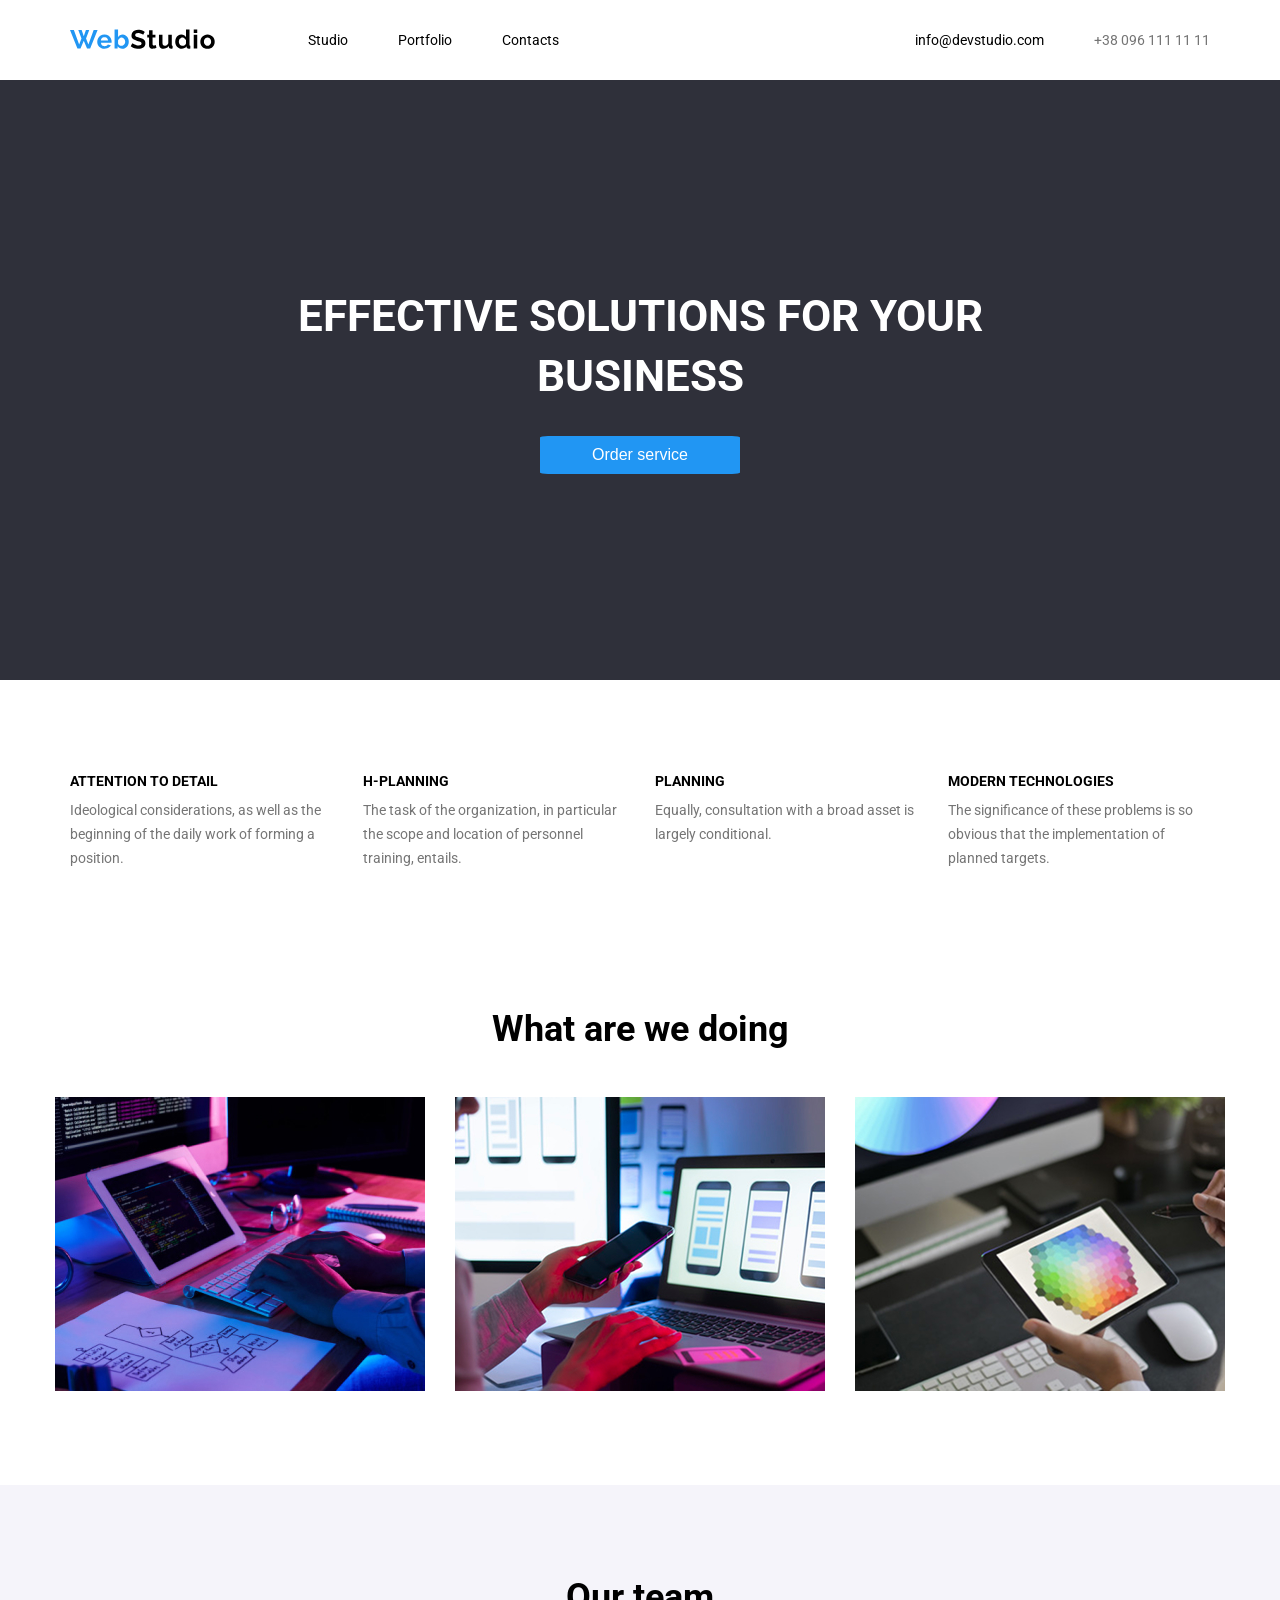
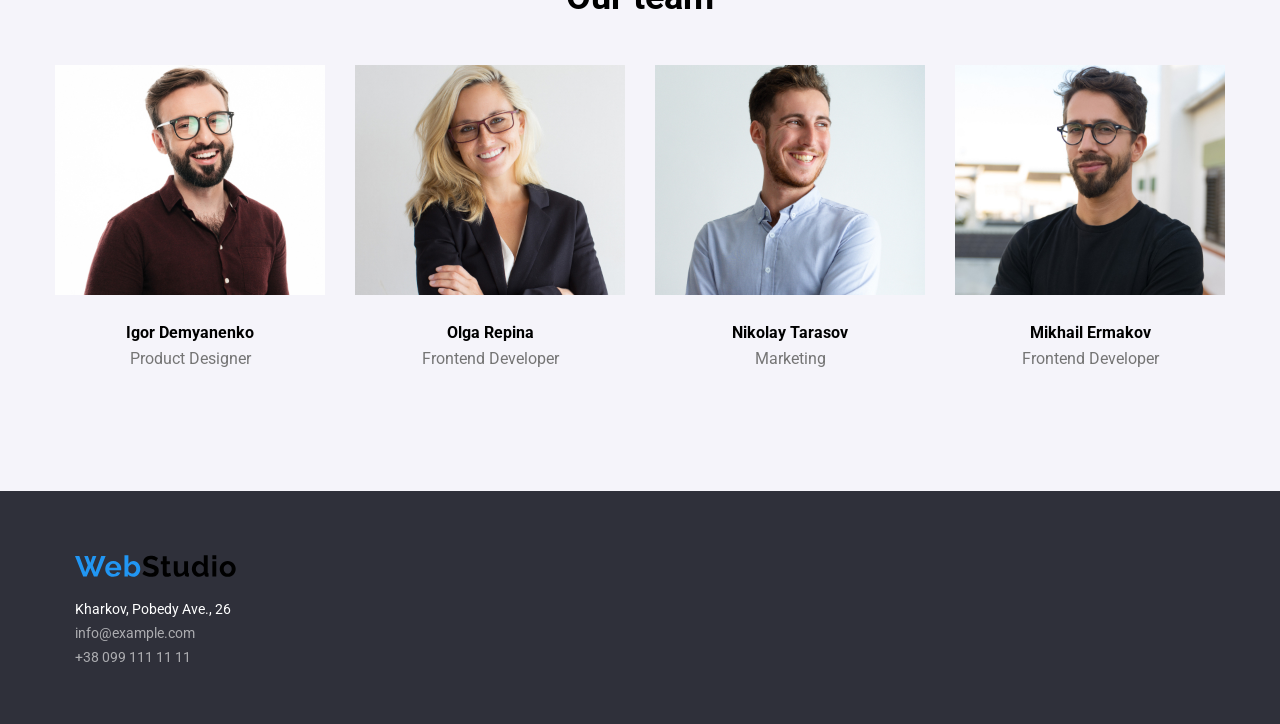
==== index.html @ e3ea37a5 "first commit" ====
<!DOCTYPE html>
<html lang="en">
<head>
    <meta charset="UTF-8">
    <meta name="viewport" content="width=device-width, initial-scale=1.0">
    <link rel="preconnect" href="https://fonts.googleapis.com">
    <link rel="preconnect" href="https://fonts.gstatic.com" crossorigin>
    <link href="https://fonts.googleapis.com/css2?family=Roboto:ital,wght@0,100..900;1,100..900&display=swap" rel="stylesheet">
    <link rel="stylesheet" href="css/styles.css">
    <title>WebStudio</title>
</head>
<body>
    <header class="header">
        <div class="container">
            <div class="header-container">
                <a href="#" class="header-logo">
                    <img src="images/logo.svg" alt="logo" width="145" height="31">
                </a>
                <nav class="header-nav">
                    <a href="#" class="header-link">Studio</a>
                    <a href="#" class="header-link">Portfolio</a>
                    <a href="#" class="header-link">Contacts</a>
                </nav>
                <div class="contacts">
                    <a href="#" class="gmail">info@devstudio.com</a>
                    <p class="phone">+38 096 111 11 11</p>
                </div>
            </div>
        </div>
    </header>
    <main>
        <section class="hero">
            <div class="container hero-container">
                <h1 class="hero-title">Effective solutions for your business</h1>
                <button class="btn">Order service</button>
            </div>
        </section>
        <section class="info">
            <div class="container info-cards">
                    <article class="info-card">
                        <h6 class="info-card-title">Attention to detail</h6>
                        <p class="info-card-desc">Ideological considerations, as well as the beginning of the daily work of forming a position.</p>
                    </article>
                    <article class="info-card">
                        <h6 class="info-card-title">h-Planning</h6>
                        <p class="info-card-desc">The task of the organization, in particular the scope and location of personnel training, entails.</p>
                    </article>
                    <article class="info-card">
                        <h6 class="info-card-title">Planning</h6>
                        <p class="info-card-desc">Equally, consultation with a broad asset is largely conditional.</p>
                    </article>
                    <article class="info-card">
                        <h6 class="info-card-title">Modern technologies</h6>
                        <p class="info-card-desc">The significance of these problems is so obvious that the implementation of planned targets.</p>
                    </article>
            </div>
        </section>
        <section class="doing">
            <div class="container doing-gallery">
                <h2 class="doing-title">What are we doing</h2>
                <div class="doing-photoes">
                    <div class="doing-photo"><img src="images/doing-img-1.jpg" alt="photo" width="370" height="294"></div>
                    <div class="doing-photo"><img src="images/doing-img-2.jpg" alt="photo" width="370" height="294"></div>
                    <div class="doing-photo"><img src="images/doing-img-3.jpg" alt="photo" width="370" height="294"></div>
                </div>
            </div>
        </section>
        <section class="team">
            <div class="container team-block">
                <h2 class="team-title">Our team</h2>
                <div class="team-cards">
                    <article class="team-card">
                        <img src="images/team-img-1.jpg" alt="people photo" class="team-card-img" width="270" height="260">
                        <h6 class="name">Igor Demyanenko</h6>
                        <p class="profession">Product Designer</p>
                    </article>
                    <article class="team-card">
                        <img src="images/team-img-2.jpg" alt="people photo" class="team-card-img" width="270" height="260">
                        <h6 class="name">Olga Repina</h6>
                        <p class="profession">Frontend Developer</p>
                    </article>
                    <article class="team-card">
                        <img src="images/team-img-3.jpg" alt="people photo" class="team-card-img" width="270" height="260">
                        <h6 class="name">Nikolay Tarasov</h6>
                        <p class="profession">Marketing</p>
                    </article>
                    <article class="team-card">
                        <img src="images/team-img-4.jpg" alt="people photo" class="team-card-img" width="270" height="260">
                        <h6 class="name">Mikhail Ermakov</h6>
                        <p class="profession">Frontend Developer</p>
                    </article>
                </div>
            </div>
        </section>
    </main>
    <footer class="footer">
        <div class="container">
            <img src="images/logo.svg" alt="logo" class="footer-logo" width="161" height="31">
            <div class="footer-text">
                <p class="footer-city">Kharkov, Pobedy Ave., 26</p>
                <p class="footer-post">info@example.com</p>
                <p class="footer-number">+38 099 111 11 11</p>
            </div>
        </div>
    </footer>
</body>
</html>
---- css/styles.css ----
@import url(reset.css);

body{
    font-family: "Roboto", sans-serif;
    font-size: 14px;
}

.container{
    width: 1170px;
    padding: 0 15px;
    margin: 0 auto;
}

/* HEADER */
.header {
    padding: 24px 0 25px;
}
.header-container {
    display: flex;
    align-items: center;
}
.header-nav {
    display: flex;
    margin-left: 93px;
    gap: 50px;
}
.contacts {
    font-size: 0;
    margin-left: auto;
}
.gmail {
    font-size: 14px;
    margin-right: 50px;
}
.phone {
    display: inline-block;
    font-size: 14px;
    color: #757575;
}
a{
    color: black;
    text-decoration: none;
}
a:hover{
    color: #2196F3;
}

/* HERO */

.hero {
    background: #2F303A;
    margin-bottom: 47px;
}
.hero-container {
    min-height: 600px;
    display: flex;
    flex-direction: column;
    justify-content: center;
    align-items: center;
    
}
.hero-title {
    color: #fff;
    font-size: 44px;
    line-height: 60px;
    text-transform: uppercase;
    font-weight: bold;
    max-width: 696px;
    text-align: center;
}
.btn {
    border: none;
    min-width: 200px;
    font-size: 16px;
    padding: 10px 0;
    background: #2196F3;
    color: #fff;
    border-radius: 4%;
    margin-top: 30px;
}

.btn:hover{
    cursor: pointer;
    background: #fff;
    color: #2196F3;
}

/* INFO */

.info {
    padding: 47px 0;
}
.info-cards {
    display: flex;
    gap: 30px;
}
.info-card {
    max-width: 270px;
    flex: 1 1 25%;
}
.info-card-title {
    font-weight: bold;
    text-transform: uppercase;
}
.info-card-desc {
    margin-top: 10px;
    color: #757575;
    line-height: 24px;
}

/* DOING */

.doing {
    padding: 94px 0;
}
.doing-gallery {
    display: flex;
    flex-direction: column;
    justify-content: center;
    align-items: center;
    font-size: 0;
}
.doing-title {
    font-size: 36px;
    font-weight: bold;
    margin-bottom: 50px;
}
.doing-photoes {
    display: flex;
    gap: 30px;
}
.doing-photo {
    object-fit: cover;
}

/* TEAM */

.team {
    background: #F5F4FA;
    padding: 94px 0;
}
.team-block {
    display: flex;
    flex-direction: column;
    justify-content: center;
    align-items: center;
    font-size: 0;
}
.team-title {
    font-size: 36px;
    font-weight: bold;
    margin-bottom: 50px;
}
.team-cards {
    display: flex;
    font-size: 0;
    gap: 30px;
}
.team-card {
    padding-bottom: 30px;
    text-align: center;
}
.team-card-img {
    object-fit: cover;
    padding-bottom: 30px;
}
.name {
    font-size: 16px;
    font-weight: 700;
    padding-bottom: 10px;
}
.profession {
    font-size: 16px;
    font-weight: 400;
    color: #757575;
}

/* FOOTER */

.footer {
    background: #2F303A;
    padding: 60px;
    color: #fff;
}
.footer-logo {
    margin-bottom: 20px;
}
.footer-city {
    margin-bottom: 10px;
}
.footer-post {
    margin-bottom: 10px;
    opacity: 0.6;
}
.footer-number {
    opacity: 0.6;
}
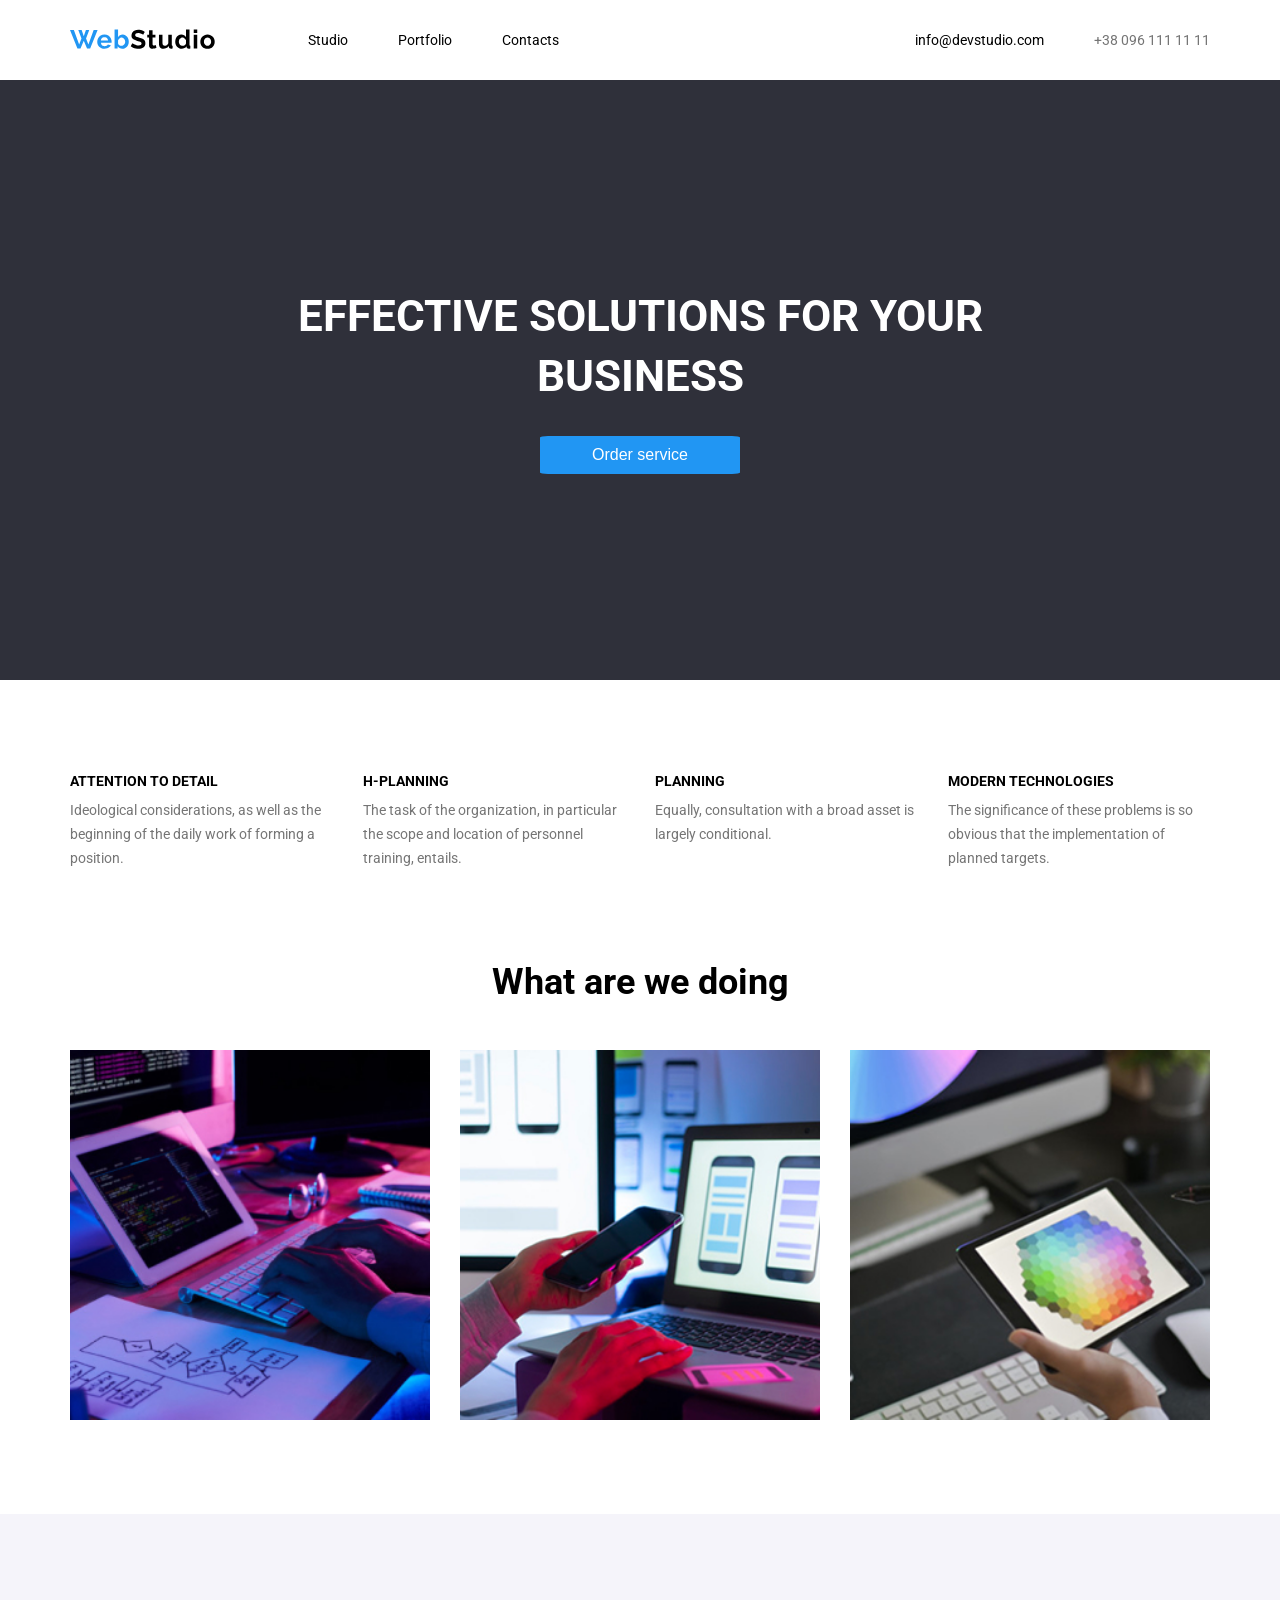
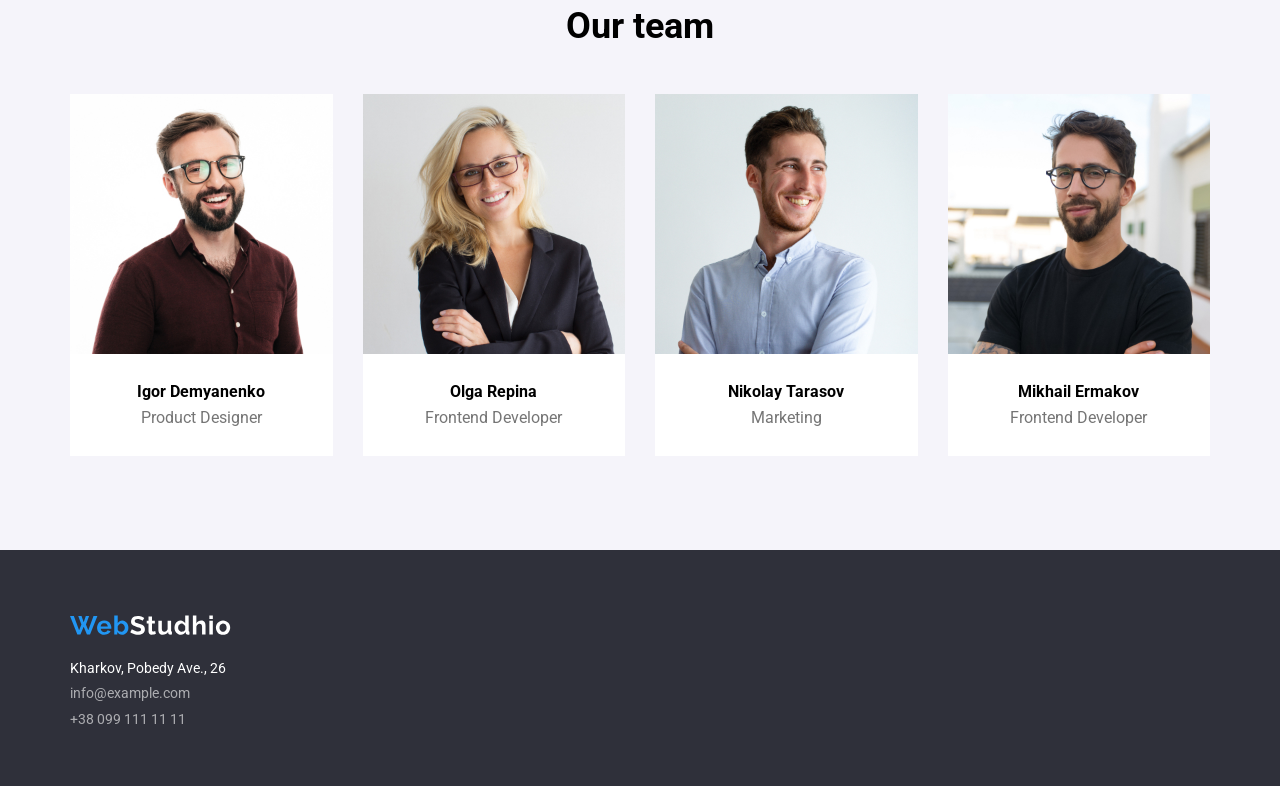
==== commit a68bcec2: "Work on mistakes" ====
--- a/index.html
+++ b/index.html
@@ -38,19 +38,19 @@
         <section class="info">
             <div class="container info-cards">
                     <article class="info-card">
-                        <h6 class="info-card-title">Attention to detail</h6>
+                        <h3 class="info-card-title">Attention to detail</h3>
                         <p class="info-card-desc">Ideological considerations, as well as the beginning of the daily work of forming a position.</p>
                     </article>
                     <article class="info-card">
-                        <h6 class="info-card-title">h-Planning</h6>
+                        <h3 class="info-card-title">h-Planning</h3>
                         <p class="info-card-desc">The task of the organization, in particular the scope and location of personnel training, entails.</p>
                     </article>
                     <article class="info-card">
-                        <h6 class="info-card-title">Planning</h6>
+                        <h3 class="info-card-title">Planning</h3>
                         <p class="info-card-desc">Equally, consultation with a broad asset is largely conditional.</p>
                     </article>
                     <article class="info-card">
-                        <h6 class="info-card-title">Modern technologies</h6>
+                        <h3 class="info-card-title">Modern technologies</h3>
                         <p class="info-card-desc">The significance of these problems is so obvious that the implementation of planned targets.</p>
                     </article>
             </div>
@@ -71,23 +71,31 @@
                 <div class="team-cards">
                     <article class="team-card">
                         <img src="images/team-img-1.jpg" alt="people photo" class="team-card-img" width="270" height="260">
-                        <h6 class="name">Igor Demyanenko</h6>
-                        <p class="profession">Product Designer</p>
+                        <div class="name-profession">
+                            <h3 class="name">Igor Demyanenko</h3>
+                            <p class="profession">Product Designer</p>
+                        </div>
                     </article>
                     <article class="team-card">
                         <img src="images/team-img-2.jpg" alt="people photo" class="team-card-img" width="270" height="260">
-                        <h6 class="name">Olga Repina</h6>
-                        <p class="profession">Frontend Developer</p>
+                        <div class="name-profession">
+                            <h3 class="name">Olga Repina</h3>
+                            <p class="profession">Frontend Developer</p>
+                        </div>
                     </article>
                     <article class="team-card">
                         <img src="images/team-img-3.jpg" alt="people photo" class="team-card-img" width="270" height="260">
-                        <h6 class="name">Nikolay Tarasov</h6>
-                        <p class="profession">Marketing</p>
+                        <div class="name-profession">
+                            <h3 class="name">Nikolay Tarasov</h3>
+                            <p class="profession">Marketing</p>
+                        </div>
                     </article>
                     <article class="team-card">
                         <img src="images/team-img-4.jpg" alt="people photo" class="team-card-img" width="270" height="260">
-                        <h6 class="name">Mikhail Ermakov</h6>
-                        <p class="profession">Frontend Developer</p>
+                        <div class="name-profession">
+                            <h3 class="name">Mikhail Ermakov</h3>
+                            <p class="profession">Frontend Developer</p>
+                        </div>
                     </article>
                 </div>
             </div>
@@ -95,11 +103,19 @@
     </main>
     <footer class="footer">
         <div class="container">
-            <img src="images/logo.svg" alt="logo" class="footer-logo" width="161" height="31">
+            <a href="#"><img src="images/footer-logo.svg" alt="logo" class="footer-logo" width="161" height="31"></a>
             <div class="footer-text">
-                <p class="footer-city">Kharkov, Pobedy Ave., 26</p>
-                <p class="footer-post">info@example.com</p>
-                <p class="footer-number">+38 099 111 11 11</p>
+                <ul>
+                    <li>
+                        <p>Kharkov, Pobedy Ave., 26</p>
+                    </li>
+                    <li>
+                        <a href="#">info@example.com</a>
+                    </li>
+                    <li>
+                        <a href="#">+38 099 111 11 11</a>
+                    </li>
+                </ul>
             </div>
         </div>
     </footer>
--- a/css/styles.css
+++ b/css/styles.css
@@ -49,7 +49,6 @@
 
 .hero {
     background: #2F303A;
-    margin-bottom: 47px;
 }
 .hero-container {
     min-height: 600px;
@@ -88,14 +87,13 @@
 /* INFO */
 
 .info {
-    padding: 47px 0;
+    padding-top: 94px;
 }
 .info-cards {
     display: flex;
     gap: 30px;
 }
 .info-card {
-    max-width: 270px;
     flex: 1 1 25%;
 }
 .info-card-title {
@@ -130,6 +128,12 @@
     gap: 30px;
 }
 .doing-photo {
+    height: 370px;
+}
+
+.doing-photo img{
+    width: 100%;
+    height: 100%;
     object-fit: cover;
 }
 
@@ -156,13 +160,17 @@
     font-size: 0;
     gap: 30px;
 }
+.name-profession{
+    padding: 30px 0;
+}
 .team-card {
-    padding-bottom: 30px;
     text-align: center;
+    background: #fff;
 }
 .team-card-img {
     object-fit: cover;
-    padding-bottom: 30px;
+    width: 100%;
+    height: 260px;
 }
 .name {
     font-size: 16px;
@@ -179,19 +187,18 @@
 
 .footer {
     background: #2F303A;
-    padding: 60px;
+    padding: 60px 0;
     color: #fff;
 }
 .footer-logo {
     margin-bottom: 20px;
 }
-.footer-city {
-    margin-bottom: 10px;
-}
-.footer-post {
-    margin-bottom: 10px;
+.footer-text ul {
+    display: flex;
+    flex-direction: column;
+    gap: 10px;
+}
+.footer-text ul li a{
     opacity: 0.6;
-}
-.footer-number {
-    opacity: 0.6;
+    color: #fff;
 }
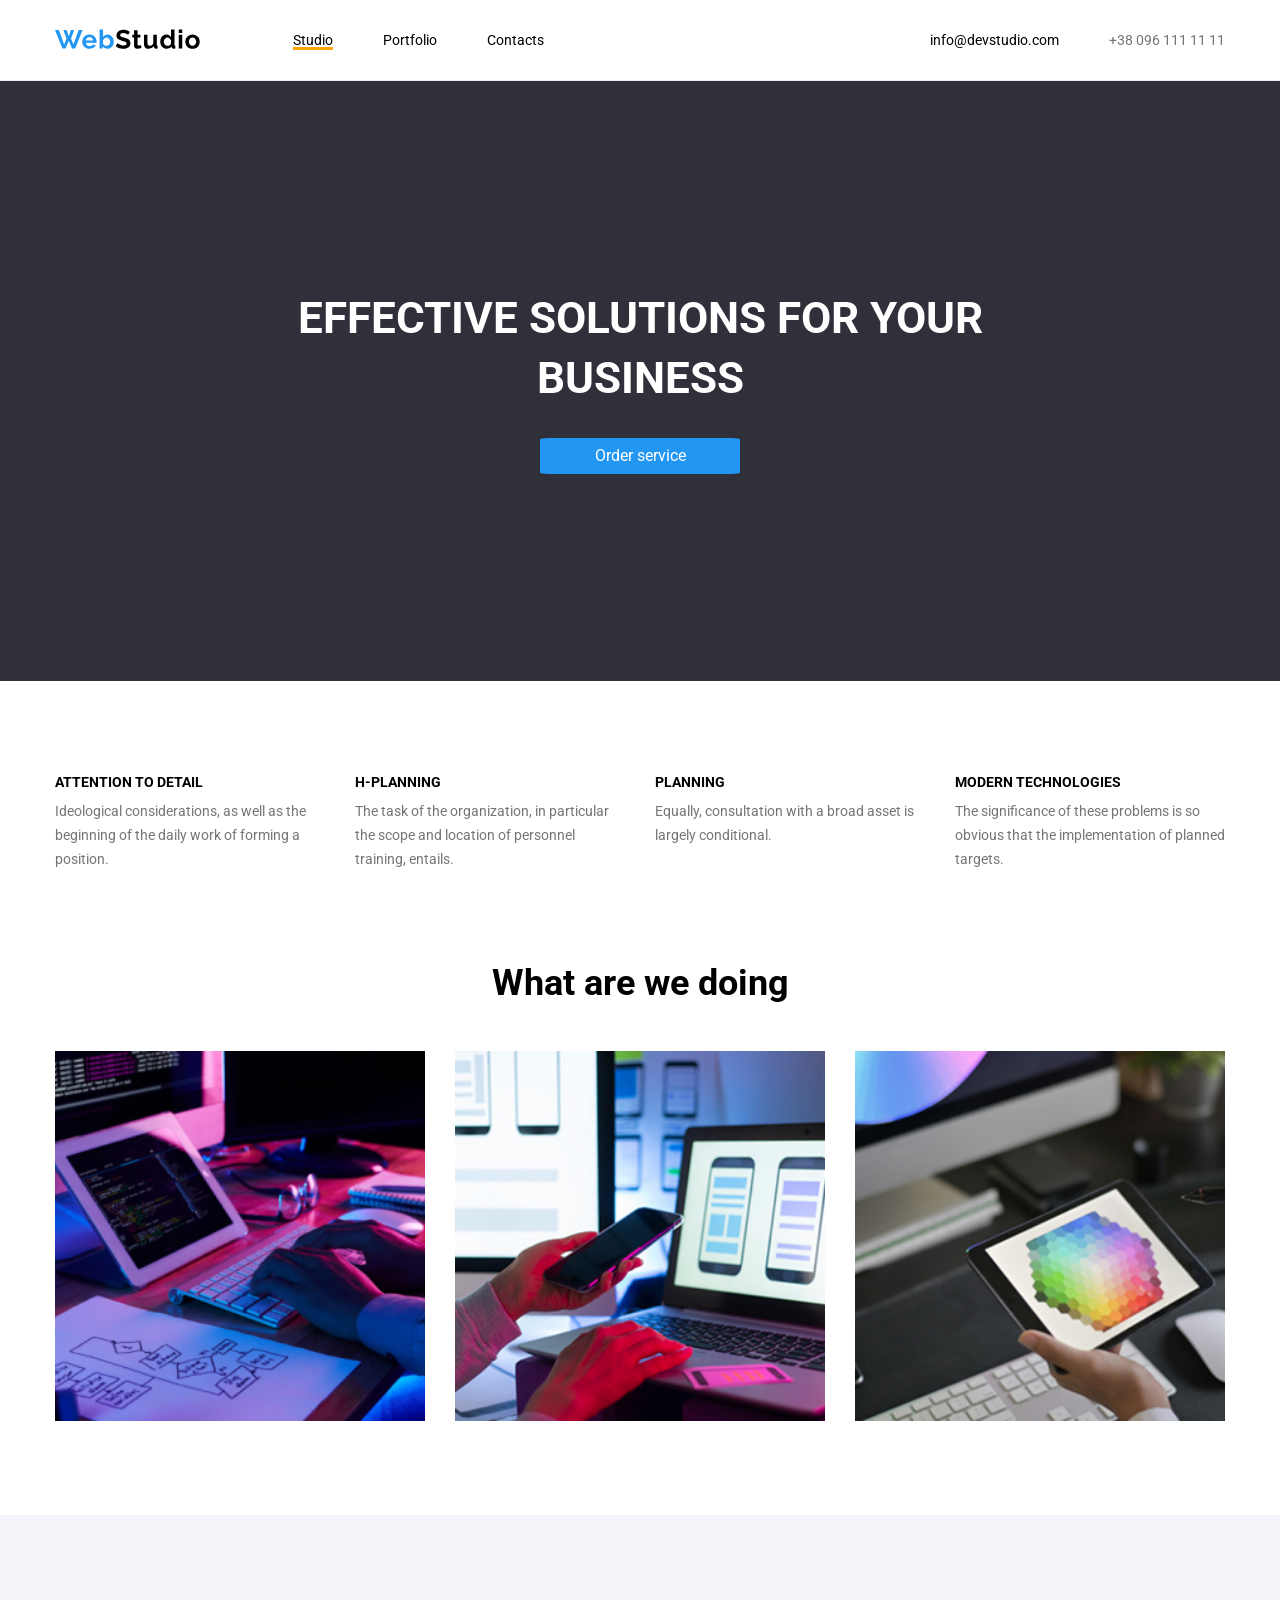
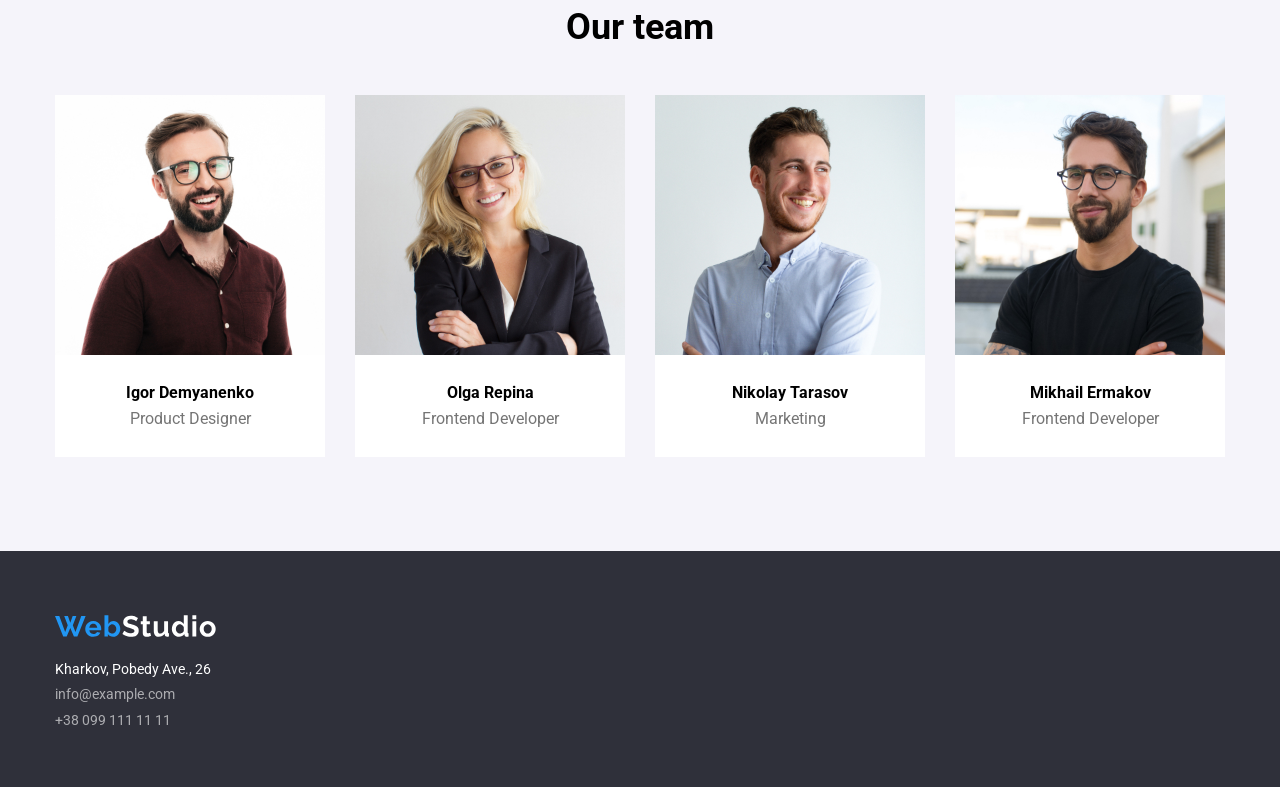
==== commit f7b4023e: "Added Portfolio page" ====
--- a/index.html
+++ b/index.html
@@ -13,12 +13,12 @@
     <header class="header">
         <div class="container">
             <div class="header-container">
-                <a href="#" class="header-logo">
+                <a href="index.html" class="header-logo">
                     <img src="images/logo.svg" alt="logo" width="145" height="31">
                 </a>
                 <nav class="header-nav">
-                    <a href="#" class="header-link">Studio</a>
-                    <a href="#" class="header-link">Portfolio</a>
+                    <a href="#" class="header-link active">Studio</a>
+                    <a href="portfolio.html" class="header-link">Portfolio</a>
                     <a href="#" class="header-link">Contacts</a>
                 </nav>
                 <div class="contacts">
@@ -103,7 +103,7 @@
     </main>
     <footer class="footer">
         <div class="container">
-            <a href="#"><img src="images/footer-logo.svg" alt="logo" class="footer-logo" width="161" height="31"></a>
+            <a href="index.html"><img src="images/footer-logo.svg" alt="logo" class="footer-logo" width="161" height="31"></a>
             <div class="footer-text">
                 <ul>
                     <li>
--- a/css/styles.css
+++ b/css/styles.css
@@ -1,4 +1,37 @@
 @import url(reset.css);
+
+@font-face {
+    font-family: 'Roboto';
+    src: url('../fonts/Roboto-Bold.woff2') format('woff2');
+    font-weight: 700;
+    font-style: normal;
+    font-display: swap;
+}
+
+@font-face {
+    font-family: 'Roboto';
+    src: url('../fonts/Roboto-Medium.woff2') format('woff2');
+    font-weight: 500;
+    font-style: normal;
+    font-display: swap;
+}
+
+@font-face {
+    font-family: 'Roboto';
+    src: url('../fonts/Roboto-Regular.woff2') format('woff2');
+    font-weight: 400;
+    font-style: normal;
+    font-display: swap;
+}
+
+@font-face {
+    font-family: 'Roboto';
+    src: url('../fonts/Roboto-Black.woff2') format('woff2');
+    font-weight: 900;
+    font-style: normal;
+    font-display: swap;
+}
+
 
 body{
     font-family: "Roboto", sans-serif;
@@ -6,14 +39,27 @@
 }
 
 .container{
-    width: 1170px;
+    width: 1200px;
     padding: 0 15px;
     margin: 0 auto;
+}
+:root{
+    --grey-color: #757575;
+    --blue-color: #2196F3;
+    --white-color: #fff;
+    --dark-blue-color: #2F303A;
+    --light-grey-color: #F5F4FA;
+    --black-color: #000;
+    --orange-color: #F39121;
+    --header-border: #ECECEC;
+    --card-border: #EEEEEE;
+    --title-text: #212121;
 }
 
 /* HEADER */
 .header {
     padding: 24px 0 25px;
+    border-bottom: var(--header-border) solid 1px;
 }
 .header-container {
     display: flex;
@@ -35,20 +81,24 @@
 .phone {
     display: inline-block;
     font-size: 14px;
-    color: #757575;
+    color: var(--grey-color);
 }
 a{
-    color: black;
+    color: var(--black-color);
     text-decoration: none;
 }
 a:hover{
-    color: #2196F3;
+    color: var(--blue-color);
+}
+
+.header-link.active{
+    text-decoration: underline orange 3px;
 }
 
 /* HERO */
 
 .hero {
-    background: #2F303A;
+    background: var(--dark-blue-color);
 }
 .hero-container {
     min-height: 600px;
@@ -59,7 +109,7 @@
     
 }
 .hero-title {
-    color: #fff;
+    color: var(--white-color);
     font-size: 44px;
     line-height: 60px;
     text-transform: uppercase;
@@ -72,16 +122,16 @@
     min-width: 200px;
     font-size: 16px;
     padding: 10px 0;
-    background: #2196F3;
-    color: #fff;
+    background: var(--blue-color);
+    color: var(--white-color);
     border-radius: 4%;
     margin-top: 30px;
 }
 
 .btn:hover{
     cursor: pointer;
-    background: #fff;
-    color: #2196F3;
+    background: var(--white-color);
+    color: var(--blue-color);
 }
 
 /* INFO */
@@ -102,7 +152,7 @@
 }
 .info-card-desc {
     margin-top: 10px;
-    color: #757575;
+    color: var(--grey-color);
     line-height: 24px;
 }
 
@@ -140,7 +190,7 @@
 /* TEAM */
 
 .team {
-    background: #F5F4FA;
+    background: var(--light-grey-color);
     padding: 94px 0;
 }
 .team-block {
@@ -165,7 +215,7 @@
 }
 .team-card {
     text-align: center;
-    background: #fff;
+    background: var(--white-color);
 }
 .team-card-img {
     object-fit: cover;
@@ -180,15 +230,15 @@
 .profession {
     font-size: 16px;
     font-weight: 400;
-    color: #757575;
+    color: var(--grey-color);
 }
 
 /* FOOTER */
 
 .footer {
-    background: #2F303A;
+    background: var(--dark-blue-color);
     padding: 60px 0;
-    color: #fff;
+    color: var(--white-color);
 }
 .footer-logo {
     margin-bottom: 20px;
@@ -200,5 +250,62 @@
 }
 .footer-text ul li a{
     opacity: 0.6;
-    color: #fff;
+    color: var(--white-color);
+}
+
+/* PORTFOLIO PAGE */
+
+/* PROJECTS */
+.portfolio-projects {
+    margin: 94px 0;
+}
+.projects {
+    justify-content: center;
+}
+.filters {
+    display: flex;
+    margin-bottom: 50px;
+    font-size: 0;
+    gap: 8px;
+    justify-content: center;
+}
+.filter-button {
+    background: var(--light-grey-color);
+    padding: 6px 27px;
+    font-size: 16px;
+    line-height: 26px;
+    font-weight: 500;
+    border-radius: 4px;
+}
+.filter-button:hover{
+    background: var(--blue-color);
+    color: var(--white-color);
+}
+.project-cards {
+    display: flex;
+    flex-wrap: wrap;
+    justify-content: space-between;
+    row-gap: 30px;
+}
+.project-card {
+    border: var(--card-border) solid 1px;
+}
+.project-img {
+    height: 100%;
+    width: 100%;
+}
+.project-card-desc {
+    padding: 20px 24px;
+}
+.project-card-title {
+    font-size: 18px;
+    line-height: 36px;
+    padding-bottom: 4px;
+    font-weight: 700;
+    color: var(--title-text);
+}
+.project-card-filter {
+    line-height: 30px;
+    font-size: 16px;
+    color: var(--grey-color);
 }
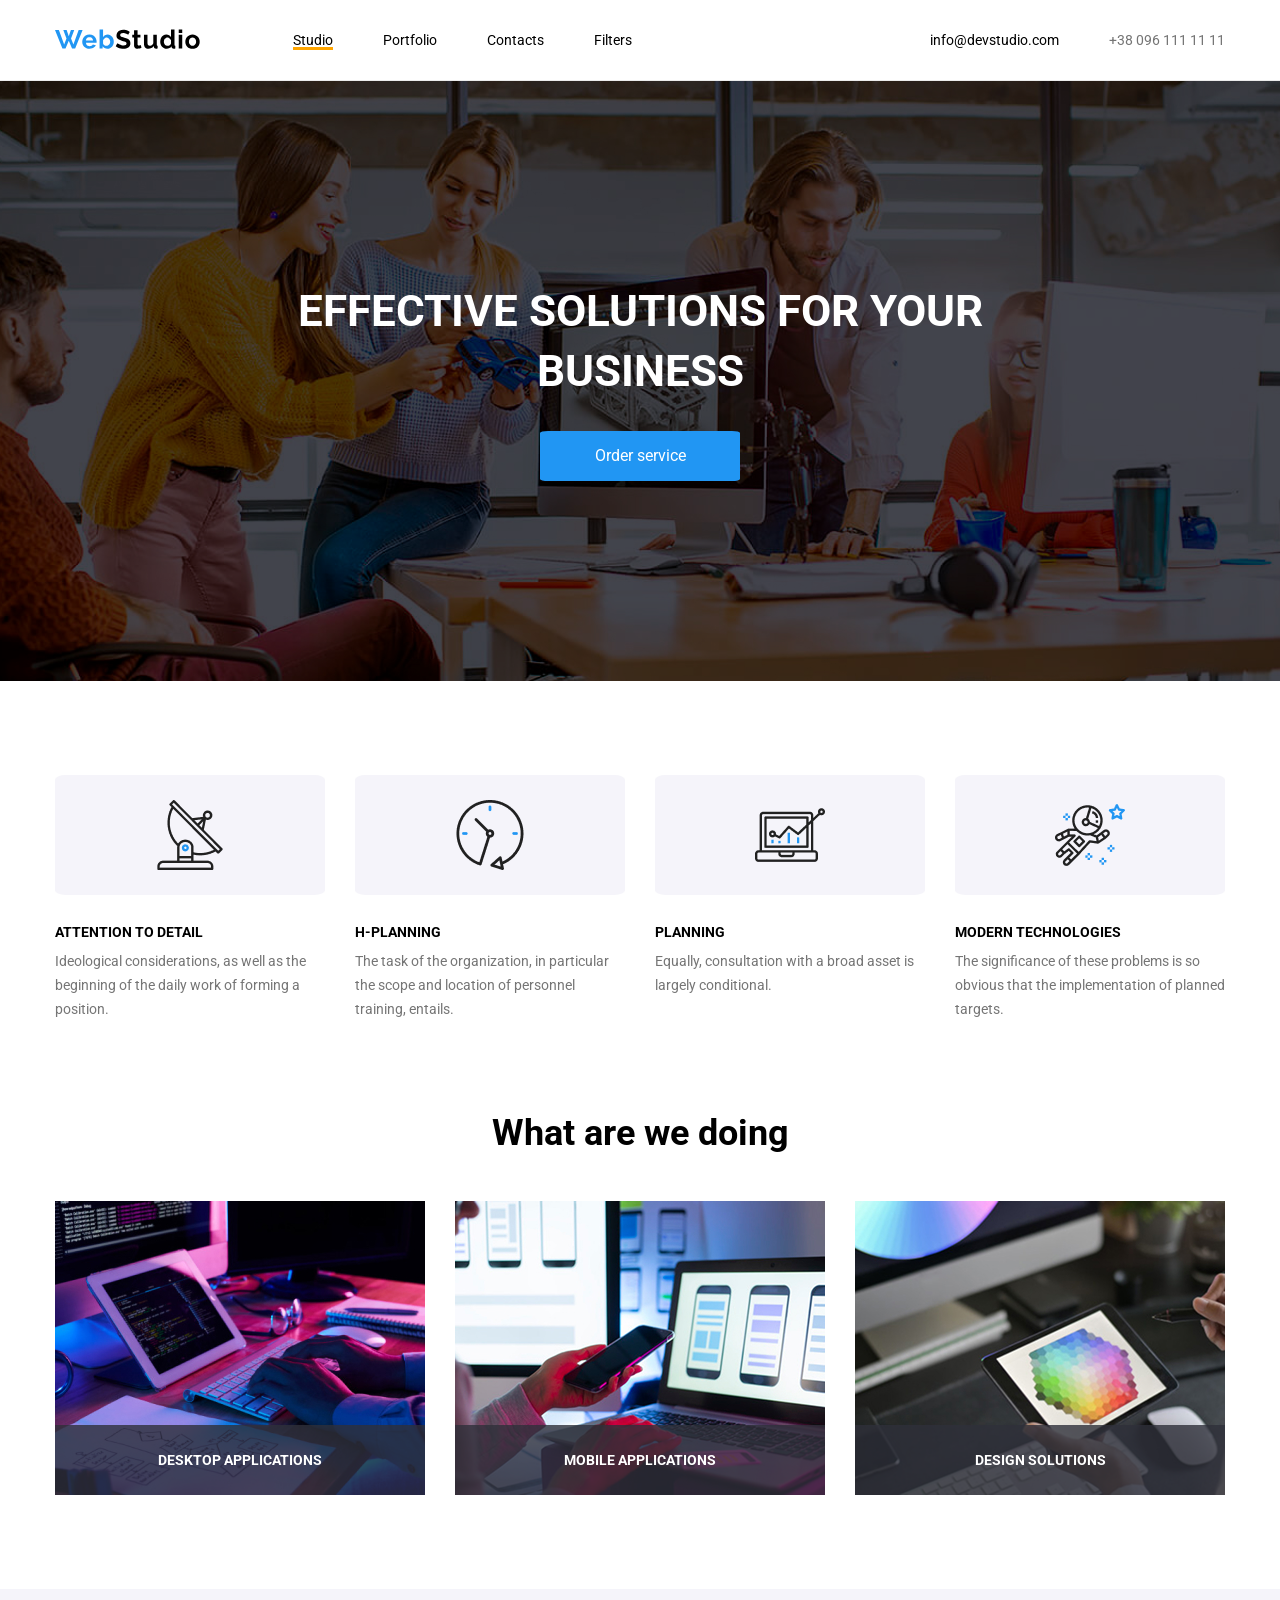
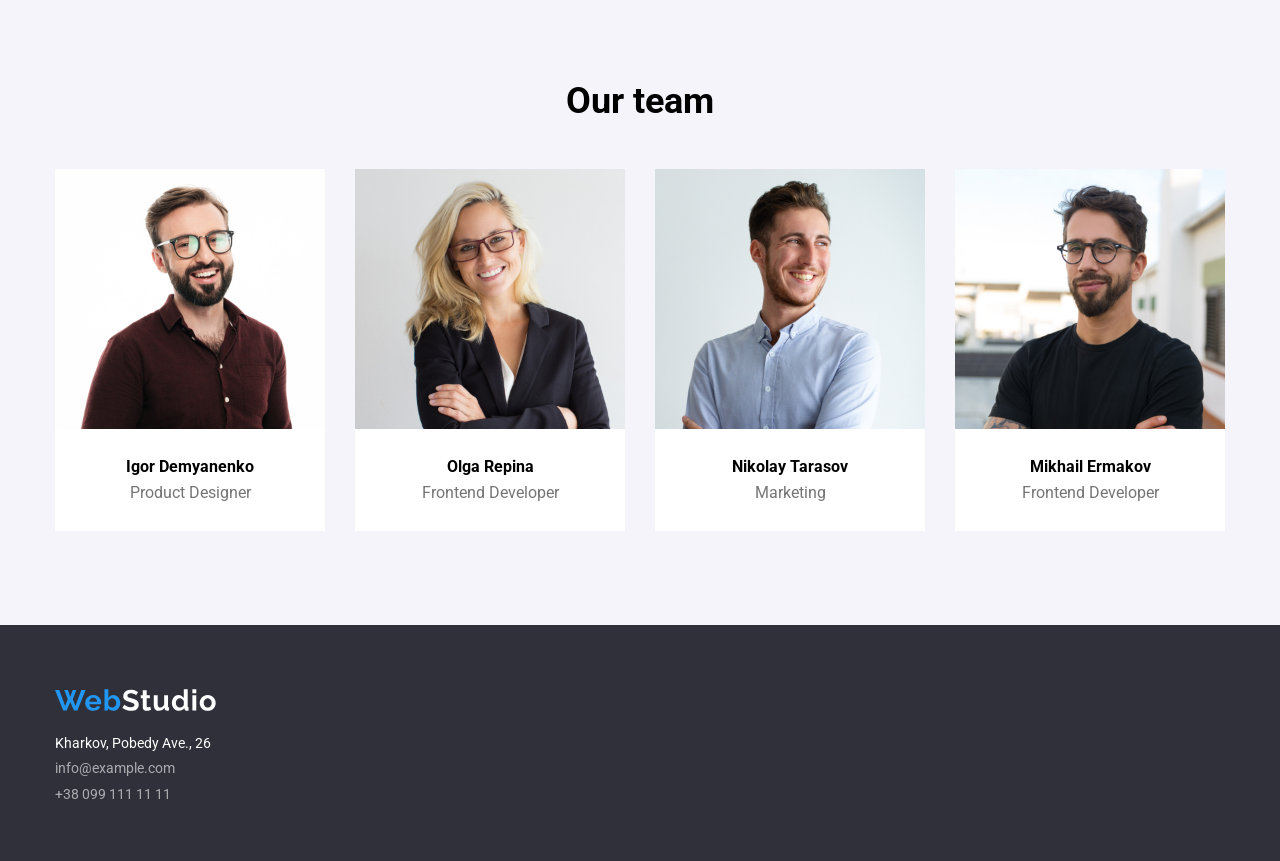
==== commit d0eecde0: "Added filters pop-up list" ====
--- a/index.html
+++ b/index.html
@@ -3,9 +3,6 @@
 <head>
     <meta charset="UTF-8">
     <meta name="viewport" content="width=device-width, initial-scale=1.0">
-    <link rel="preconnect" href="https://fonts.googleapis.com">
-    <link rel="preconnect" href="https://fonts.gstatic.com" crossorigin>
-    <link href="https://fonts.googleapis.com/css2?family=Roboto:ital,wght@0,100..900;1,100..900&display=swap" rel="stylesheet">
     <link rel="stylesheet" href="css/styles.css">
     <title>WebStudio</title>
 </head>
@@ -16,11 +13,27 @@
                 <a href="index.html" class="header-logo">
                     <img src="images/logo.svg" alt="logo" width="145" height="31">
                 </a>
-                <nav class="header-nav">
-                    <a href="#" class="header-link active">Studio</a>
-                    <a href="portfolio.html" class="header-link">Portfolio</a>
-                    <a href="#" class="header-link">Contacts</a>
-                </nav>
+                <ul class="header-nav">
+                    <li class="header-nav-item"><a href="#" class="header-link active">Studio</a></li>
+                    <li class="header-nav-item"><a href="portfolio.html" class="header-link">Portfolio</a></li>
+                    <li class="header-nav-item"><a href="#" class="header-link">Contacts</a></li>
+                    <li class="header-nav-item">
+                        <a href="#" class="header-link">Filters</a>
+                        <ul>
+                            <li class="pop-up"><a href="#">All</a></li>
+                            <li class="pop-up"><a href="#">Web sites</a></li>
+                            <li class="pop-up"><a href="#">Applications</a></li>
+                            <li class="pop-up"><a href="#">Design</a></li>
+                            <li class="pop-up">
+                                <a href="#">Marketing</a>
+                                <ul class="pop-up-list">
+                                    <li><a href="#">info@devstudio.com</a></li>
+                                    <li><a href="#">+38 096 111 11 11</a></li>
+                                </ul>
+                            </li>
+                        </ul>
+                    </li>
+                </ul>
                 <div class="contacts">
                     <a href="#" class="gmail">info@devstudio.com</a>
                     <p class="phone">+38 096 111 11 11</p>
@@ -59,9 +72,24 @@
             <div class="container doing-gallery">
                 <h2 class="doing-title">What are we doing</h2>
                 <div class="doing-photoes">
-                    <div class="doing-photo"><img src="images/doing-img-1.jpg" alt="photo" width="370" height="294"></div>
-                    <div class="doing-photo"><img src="images/doing-img-2.jpg" alt="photo" width="370" height="294"></div>
-                    <div class="doing-photo"><img src="images/doing-img-3.jpg" alt="photo" width="370" height="294"></div>
+                    <div class="doing-photo">
+                        <img src="images/doing-img-1.jpg" alt="photo" width="370" height="294">
+                        <div class="doing-photo-desc">
+                            <p>Desktop applications</p>
+                        </div>
+                    </div>
+                    <div class="doing-photo">
+                        <img src="images/doing-img-2.jpg" alt="photo" width="370" height="294">
+                        <div class="doing-photo-desc">
+                            <p>Mobile applications</p>
+                        </div>
+                    </div>
+                    <div class="doing-photo">
+                        <img src="images/doing-img-3.jpg" alt="photo" width="370" height="294">
+                        <div class="doing-photo-desc">
+                            <p>Design solutions</p>
+                        </div>
+                    </div>
                 </div>
             </div>
         </section>
--- a/css/styles.css
+++ b/css/styles.css
@@ -60,6 +60,8 @@
 .header {
     padding: 24px 0 25px;
     border-bottom: var(--header-border) solid 1px;
+    position: relative;
+    z-index: 5;
 }
 .header-container {
     display: flex;
@@ -69,6 +71,46 @@
     display: flex;
     margin-left: 93px;
     gap: 50px;
+}
+.header-nav-item{
+    position: relative;
+}
+.header-nav-item li{
+    border-top: 1px solid #fff;
+    background: var(--dark-blue-color);
+}
+.header-nav-item li:first-child{
+    border-top: none;
+}
+.header-nav-item li a{
+    color: var(--white-color);
+    padding: 10px 20px;
+    display: block;
+}
+.header-nav-item li a:hover{
+    color: var(--blue-color);
+}
+.header-nav > li > ul{
+    position: absolute;
+    top: 100%;
+    left: 0;
+    display: none;
+    padding-top: 34px;
+}
+.header-nav-item:hover > ul{
+    display: block;
+}
+.pop-up{
+    position: relative;
+}
+.pop-up:hover > .pop-up-list{
+    display: block;
+}
+.pop-up-list {
+    position: absolute;
+    top: 0;
+    right: 101%;
+    display: none;
 }
 .contacts {
     font-size: 0;
@@ -98,7 +140,14 @@
 /* HERO */
 
 .hero {
-    background: var(--dark-blue-color);
+    background: url("../images/hero-img.jpg") no-repeat 50%/cover;
+    position: relative;
+}
+.hero::before{
+    content: "";
+    position: absolute;
+    inset: 0;
+    background: rgba(0, 0, 0, .5);
 }
 .hero-container {
     min-height: 600px;
@@ -106,7 +155,7 @@
     flex-direction: column;
     justify-content: center;
     align-items: center;
-    
+    position: relative;
 }
 .hero-title {
     color: var(--white-color);
@@ -126,6 +175,7 @@
     color: var(--white-color);
     border-radius: 4%;
     margin-top: 30px;
+    line-height: 30px;
 }
 
 .btn:hover{
@@ -145,8 +195,46 @@
 }
 .info-card {
     flex: 1 1 25%;
+    position: relative;
+}
+.info-card:nth-child(1)::before{
+    background: var(--light-grey-color) url(../images/antenna_1.png) no-repeat 50%;
+    content: "";
+    position: absolute;
+    inset: 0;
+    width: 270px;
+    height: 120px;
+    border-radius: 4%;
+}
+.info-card:nth-child(2)::before{
+    background: var(--light-grey-color) url(../images/clock_2.png) no-repeat 50%;
+    content: "";
+    position: absolute;
+    inset: 0;
+    width: 270px;
+    height: 120px;
+    border-radius: 4%;
+}
+.info-card:nth-child(3)::before{
+    background: var(--light-grey-color) url(../images/diagram_3.png) no-repeat 50%;
+    content: "";
+    position: absolute;
+    inset: 0;
+    width: 270px;
+    height: 120px;
+    border-radius: 4%;
+}
+.info-card:nth-child(4)::before{
+    background: var(--light-grey-color) url(../images/astronaut_4.png) no-repeat 50%;
+    content: "";
+    position: absolute;
+    inset: 0;
+    width: 270px;
+    height: 120px;
+    border-radius: 4%;
 }
 .info-card-title {
+    margin-top: 150px;
     font-weight: bold;
     text-transform: uppercase;
 }
@@ -178,9 +266,30 @@
     gap: 30px;
 }
 .doing-photo {
-    height: 370px;
-}
-
+    height: 294px;
+    position: relative;
+    
+}
+.doing-photo-desc{
+    position: absolute;
+    left: 0;
+    right: 0;
+    bottom: 0;
+    background: var(--dark-blue-color);
+    height: 70px;
+    margin-top: 224px;
+    display: flex;
+    align-items: center;
+    justify-content: center;
+    background: rgba(47, 48, 58, 0.8);
+}
+.doing-photo-desc p{
+    color: var(--white-color);
+    font-size: 14px;
+    font-weight: 700;
+    text-transform: uppercase;
+    position: relative;
+}
 .doing-photo img{
     width: 100%;
     height: 100%;
@@ -265,7 +374,6 @@
 .filters {
     display: flex;
     margin-bottom: 50px;
-    font-size: 0;
     gap: 8px;
     justify-content: center;
 }
@@ -284,15 +392,41 @@
 .project-cards {
     display: flex;
     flex-wrap: wrap;
-    justify-content: space-between;
-    row-gap: 30px;
+    gap: 30px;
 }
 .project-card {
     border: var(--card-border) solid 1px;
-}
-.project-img {
+    flex: 1 1 30%;
+}
+.project-img:hover div .description{
+    opacity: 1;
+}
+.title-img{
+    position: relative;
+}
+.project-img-box {
+    position: relative;
+    overflow: hidden;
+}
+.description{
+    position: absolute;
+    inset: 0;
+    background: rgb(33, 150, 243, .9);
+    color: var(--white-color);
+    font-size: 18px;
+    line-height: 28px;
+    letter-spacing: 0.03em;
+    padding: 24px;
+    display: flex;
+    align-items: center;
+    opacity: 0;
+    transition: 0.3s;
+}
+.project-img img{
+    width: 100%;
     height: 100%;
-    width: 100%;
+    object-fit: cover;
+    display: block;
 }
 .project-card-desc {
     padding: 20px 24px;
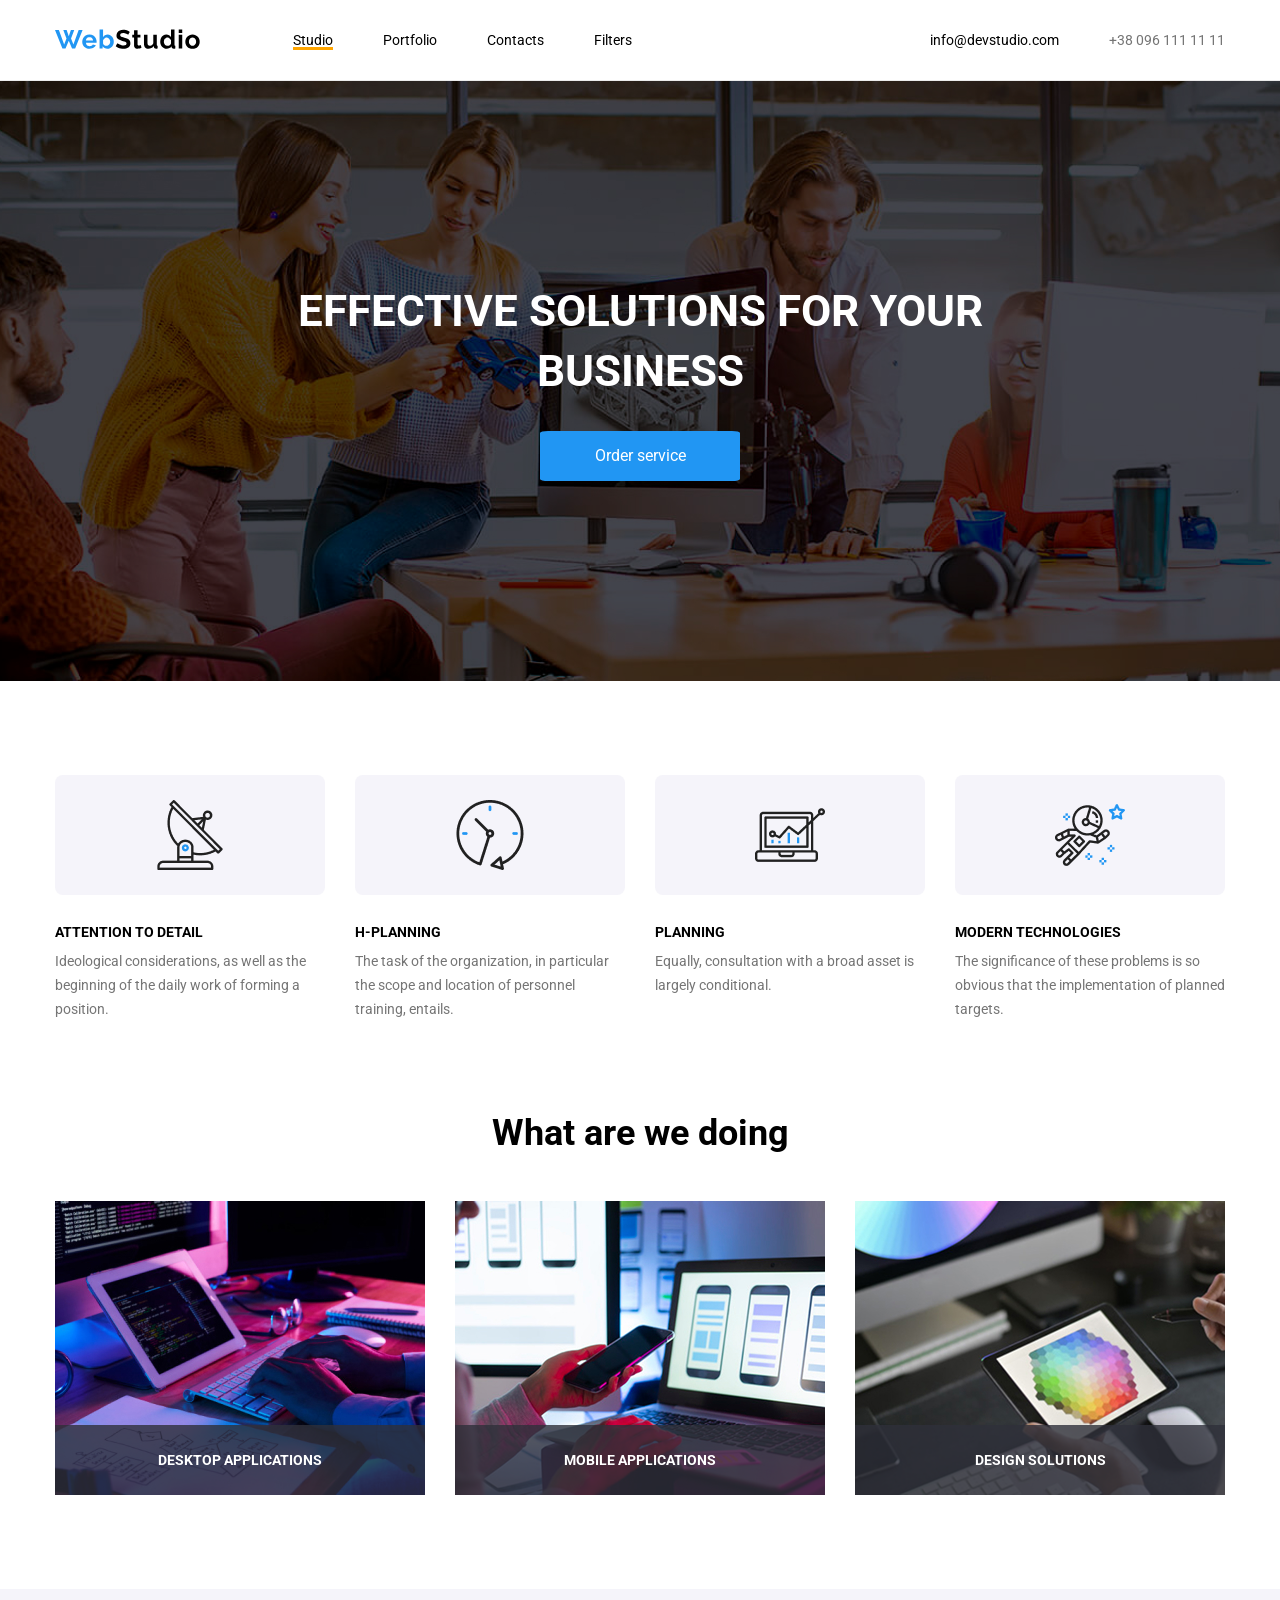
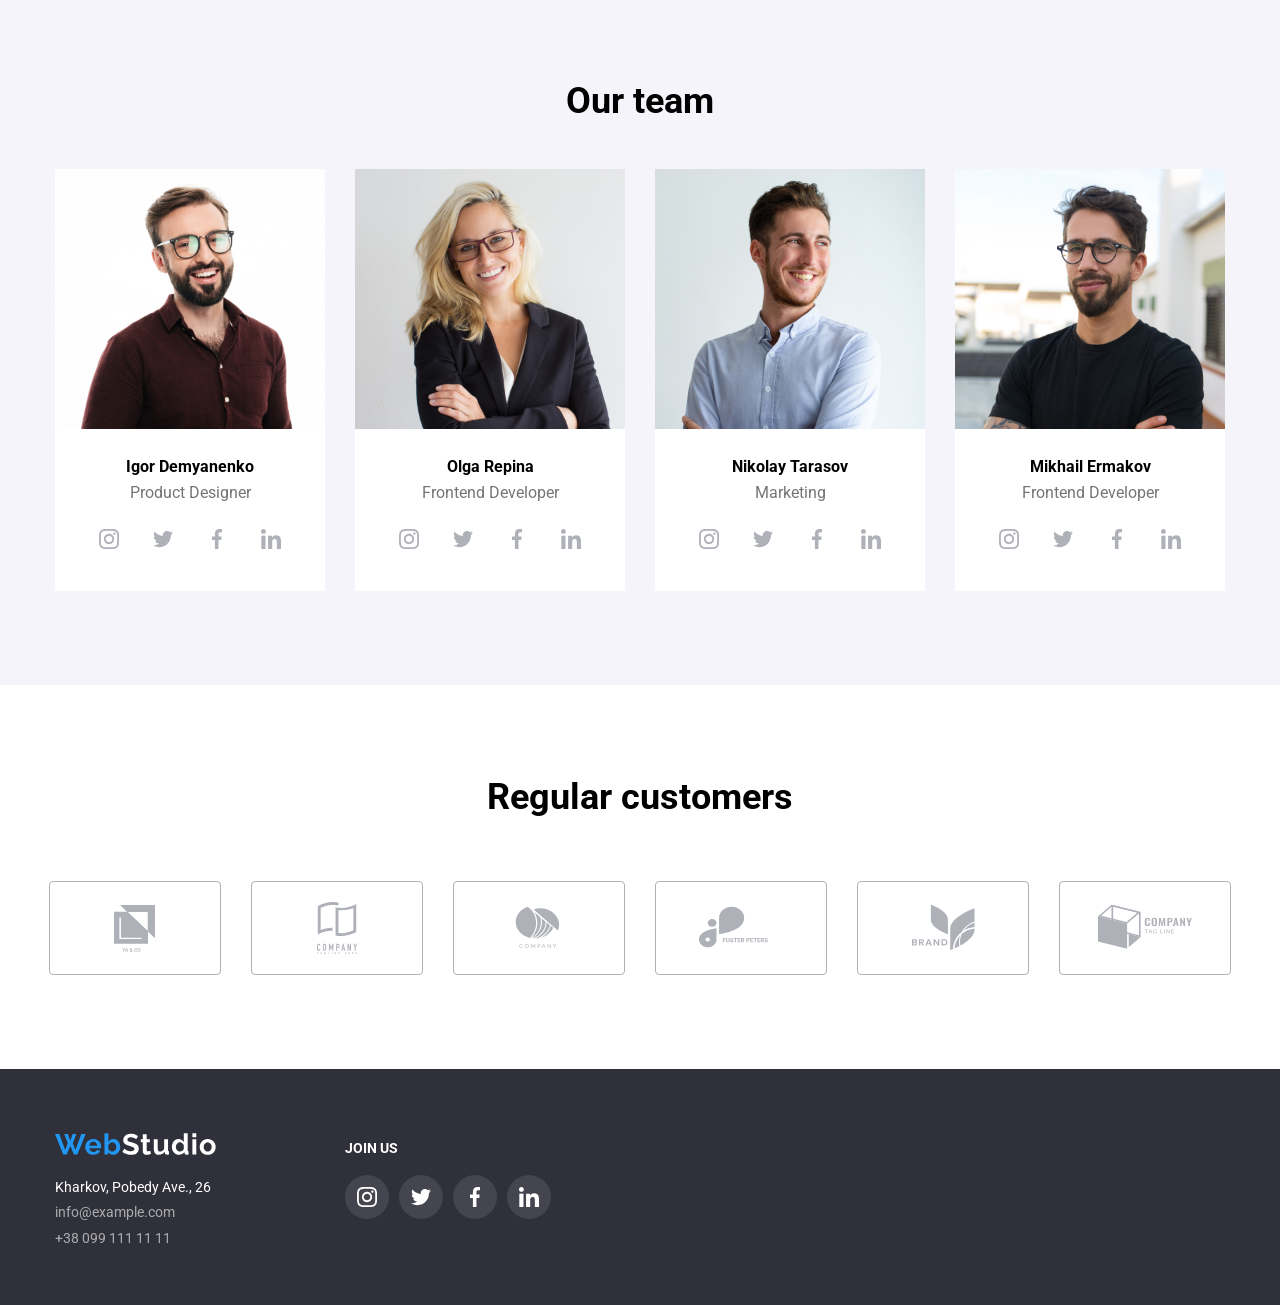
==== commit 0f257cb0: "Added SVG images" ====
--- a/index.html
+++ b/index.html
@@ -102,6 +102,38 @@
                         <div class="name-profession">
                             <h3 class="name">Igor Demyanenko</h3>
                             <p class="profession">Product Designer</p>
+                            <div class="socials">
+                                <ul>
+                                    <li class="social-item">
+                                        <a href="#">
+                                            <svg class="item">
+                                                <use href="images/sprites.svg#instagram"></use>
+                                            </svg>
+                                        </a>
+                                    </li>
+                                    <li class="social-item">
+                                        <a href="#">
+                                            <svg class="item">
+                                                <use href="images/sprites.svg#twitter"></use>
+                                            </svg>
+                                        </a>
+                                    </li>
+                                    <li class="social-item">
+                                        <a href="#">
+                                            <svg class="item">
+                                                <use href="images/sprites.svg#facebook"></use>
+                                            </svg>
+                                        </a>
+                                    </li>
+                                    <li class="social-item">
+                                        <a href="#">
+                                            <svg class="item">
+                                                <use href="images/sprites.svg#linkedin"></use>
+                                            </svg>
+                                        </a>
+                                    </li>
+                                </ul>
+                            </div>
                         </div>
                     </article>
                     <article class="team-card">
@@ -109,6 +141,38 @@
                         <div class="name-profession">
                             <h3 class="name">Olga Repina</h3>
                             <p class="profession">Frontend Developer</p>
+                            <div class="socials">
+                                <ul>
+                                    <li class="social-item">
+                                        <a href="#">
+                                            <svg class="item">
+                                                <use href="images/sprites.svg#instagram"></use>
+                                            </svg>
+                                        </a>
+                                    </li>
+                                    <li class="social-item">
+                                        <a href="#">
+                                            <svg class="item">
+                                                <use href="images/sprites.svg#twitter"></use>
+                                            </svg>
+                                        </a>
+                                    </li>
+                                    <li class="social-item">
+                                        <a href="#">
+                                            <svg class="item">
+                                                <use href="images/sprites.svg#facebook"></use>
+                                            </svg>
+                                        </a>
+                                    </li>
+                                    <li class="social-item">
+                                        <a href="#">
+                                            <svg class="item">
+                                                <use href="images/sprites.svg#linkedin"></use>
+                                            </svg>
+                                        </a>
+                                    </li>
+                                </ul>
+                            </div>
                         </div>
                     </article>
                     <article class="team-card">
@@ -116,6 +180,38 @@
                         <div class="name-profession">
                             <h3 class="name">Nikolay Tarasov</h3>
                             <p class="profession">Marketing</p>
+                            <div class="socials">
+                                <ul>
+                                    <li class="social-item">
+                                        <a href="#">
+                                            <svg class="item">
+                                                <use href="images/sprites.svg#instagram"></use>
+                                            </svg>
+                                        </a>
+                                    </li>
+                                    <li class="social-item">
+                                        <a href="#">
+                                            <svg class="item">
+                                                <use href="images/sprites.svg#twitter"></use>
+                                            </svg>
+                                        </a>
+                                    </li>
+                                    <li class="social-item">
+                                        <a href="#">
+                                            <svg class="item">
+                                                <use href="images/sprites.svg#facebook"></use>
+                                            </svg>
+                                        </a>
+                                    </li>
+                                    <li class="social-item">
+                                        <a href="#">
+                                            <svg class="item">
+                                                <use href="images/sprites.svg#linkedin"></use>
+                                            </svg>
+                                        </a>
+                                    </li>
+                                </ul>
+                            </div>
                         </div>
                     </article>
                     <article class="team-card">
@@ -123,29 +219,231 @@
                         <div class="name-profession">
                             <h3 class="name">Mikhail Ermakov</h3>
                             <p class="profession">Frontend Developer</p>
-                        </div>
-                    </article>
+                            <div class="socials">
+                                <ul>
+                                    <li class="social-item">
+                                        <a href="#">
+                                            <svg class="item">
+                                                <use href="images/sprites.svg#instagram"></use>
+                                            </svg>
+                                        </a>
+                                    </li>
+                                    <li class="social-item">
+                                        <a href="#">
+                                            <svg class="item">
+                                                <use href="images/sprites.svg#twitter"></use>
+                                            </svg>
+                                        </a>
+                                    </li>
+                                    <li class="social-item">
+                                        <a href="#">
+                                            <svg class="item">
+                                                <use href="images/sprites.svg#facebook"></use>
+                                            </svg>
+                                        </a>
+                                    </li>
+                                    <li class="social-item">
+                                        <a href="#">
+                                            <svg class="item">
+                                                <use href="images/sprites.svg#linkedin"></use>
+                                            </svg>
+                                        </a>
+                                    </li>
+                                </ul>
+                            </div>
+                        </div>
+                    </article>
+                </div>
+            </div>
+        </section>
+        <section class="customers">
+            <div class="container customers-container">
+                <h1 class="customers-title">Regular customers</h1>
+                <div class="customers-socials">
+                    <ul>
+                        <li class="customers-social-item">
+                            <a href="#">
+                                <svg class="customers-item">
+                                    <use href="#cust-logo-1"></use>
+                                </svg>
+                            </a>
+                        </li>
+                        <li class="customers-social-item">
+                            <a href="#">
+                                <svg class="customers-item">
+                                    <use href="#cust-logo-2"></use>
+                                </svg>
+                            </a>
+                        </li>
+                        <li class="customers-social-item">
+                            <a href="#">
+                                <svg class="customers-item">
+                                    <use href="#cust-logo-3"></use>
+                                </svg>
+                            </a>
+                        </li>
+                        <li class="customers-social-item">
+                            <a href="#">
+                                <svg class="customers-item">
+                                    <use href="#cust-logo-4"></use>
+                                </svg>
+                            </a>
+                        </li>
+                        <li class="customers-social-item">
+                            <a href="#">
+                                <svg class="customers-item">
+                                    <use href="#cust-logo-5"></use>
+                                </svg>
+                            </a>
+                        </li>
+                        <li class="customers-social-item">
+                            <a href="#">
+                                <svg class="customers-item">
+                                    <use href="#cust-logo-6"></use>
+                                </svg>
+                            </a>
+                        </li>
+                    </ul>
                 </div>
             </div>
         </section>
     </main>
     <footer class="footer">
         <div class="container">
-            <a href="index.html"><img src="images/footer-logo.svg" alt="logo" class="footer-logo" width="161" height="31"></a>
-            <div class="footer-text">
-                <ul>
-                    <li>
-                        <p>Kharkov, Pobedy Ave., 26</p>
-                    </li>
-                    <li>
-                        <a href="#">info@example.com</a>
-                    </li>
-                    <li>
-                        <a href="#">+38 099 111 11 11</a>
-                    </li>
-                </ul>
+            <div class="footer-box">
+                <div class="footer-info">
+                    <a href="index.html"><img src="images/footer-logo.svg" alt="logo" class="footer-logo" width="161" height="31"></a>
+                    <div class="footer-text">
+                        <ul>
+                            <li>
+                                <p>Kharkov, Pobedy Ave., 26</p>
+                            </li>
+                            <li>
+                                <a href="#">info@example.com</a>
+                            </li>
+                            <li>
+                                <a href="#">+38 099 111 11 11</a>
+                            </li>
+                        </ul>
+                    </div>
+                </div>
+                <div class="footer-socials">
+                    <p class="footer-socials-title">Join us</p>
+                    <div class="footer-socials-list">
+                        <ul>
+                            <li class="footer-social-item">
+                                <a href="#">
+                                    <svg class="footer-item">
+                                        <use href="images/sprites.svg#instagram"></use>
+                                    </svg>
+                                </a>
+                            </li>
+                            <li class="footer-social-item">
+                                <a href="#">
+                                    <svg class="footer-item">
+                                        <use href="images/sprites.svg#twitter"></use>
+                                    </svg>
+                                </a>
+                            </li>
+                            <li class="footer-social-item">
+                                <a href="#">
+                                    <svg class="footer-item">
+                                        <use href="images/sprites.svg#facebook"></use>
+                                    </svg>
+                                </a>
+                            </li>
+                            <li class="footer-social-item">
+                                <a href="#">
+                                    <svg class="footer-item">
+                                        <use href="images/sprites.svg#linkedin"></use>
+                                    </svg>
+                                </a>
+                            </li>
+                        </ul>
+                    </div>
+                </div>
+                </div>
             </div>
         </div>
     </footer>
+    <svg xmlns="http://www.w3.org/2000/svg" class="hidden">
+        <symbol viewBox="0 0 106 60" fill="none" id="cust-logo-1">
+            <path d="M48.9668 50.0508C49.2254 50.0509 49.4373 50.1274 49.6016 50.2803C49.7672 50.4316 49.8506 50.6194 49.8506 50.8438C49.8506 50.9918 49.8131 51.1286 49.7383 51.2539C49.6634 51.3776 49.54 51.5013 49.3691 51.625L49.1279 51.8008L49.8135 52.6113C49.9127 52.4161 49.9628 52.199 49.9629 51.96H50.4775C50.4775 52.3976 50.3749 52.7563 50.1699 53.0361L50.6924 53.6543H50.0039L49.8037 53.417C49.5498 53.6074 49.2471 53.7031 48.8955 53.7031C48.5441 53.7031 48.2623 53.6102 48.0508 53.4248C47.8408 53.2376 47.7363 52.9938 47.7363 52.6943C47.7363 52.5301 47.7807 52.3798 47.8701 52.2432C47.9596 52.1048 48.1367 51.9408 48.4004 51.752C48.262 51.5778 48.1647 51.4297 48.1094 51.3076C48.0557 51.1857 48.0294 51.0679 48.0293 50.9541C48.0293 50.6758 48.1139 50.4561 48.2832 50.2949C48.4525 50.1322 48.6803 50.0508 48.9668 50.0508ZM53.6787 50.0508C54.0707 50.0509 54.3868 50.157 54.626 50.3701C54.8651 50.5833 55.0039 50.8846 55.043 51.2734H54.4277C54.3984 51.0179 54.3236 50.834 54.2031 50.7217C54.0844 50.6078 53.9096 50.5509 53.6787 50.5508C53.4102 50.5508 53.2035 50.6497 53.0586 50.8467C52.9154 51.042 52.8421 51.3288 52.8389 51.708V52.0234C52.8389 52.4073 52.9073 52.7006 53.0439 52.9023C53.1823 53.1038 53.3844 53.2051 53.6494 53.2051C53.8917 53.205 54.0743 53.15 54.1963 53.041C54.3181 52.932 54.3952 52.7505 54.4277 52.4971H55.043C55.0071 52.8761 54.8671 53.1726 54.623 53.3857C54.379 53.5971 54.0543 53.703 53.6494 53.7031C53.3663 53.7031 53.1158 53.6363 52.8994 53.5029C52.6846 53.3678 52.5186 53.1761 52.4014 52.9287C52.2842 52.6814 52.2237 52.3943 52.2188 52.0674V51.7354C52.2188 51.4001 52.2777 51.1042 52.3965 50.8486C52.5153 50.5931 52.6859 50.3962 52.9072 50.2578C53.1301 50.1196 53.3875 50.0508 53.6787 50.0508ZM56.96 50.0508C57.2495 50.0509 57.5057 50.1208 57.7285 50.2607C57.953 50.3991 58.127 50.5994 58.249 50.8613C58.3709 51.1216 58.4329 51.4251 58.4346 51.7715V51.9697C58.4345 52.3178 58.3743 52.6241 58.2539 52.8877C58.1335 53.1496 57.9608 53.3516 57.7363 53.4932C57.5135 53.6331 57.256 53.703 56.9648 53.7031C56.677 53.7031 56.4195 53.6329 56.1934 53.4932C55.9688 53.3516 55.7946 53.15 55.6709 52.8896C55.5489 52.6294 55.487 52.3292 55.4854 51.9893V51.7891C55.4854 51.4426 55.546 51.1363 55.668 50.8711C55.7917 50.6058 55.9655 50.4027 56.1885 50.2627C56.413 50.1212 56.6704 50.0508 56.96 50.0508ZM41.791 51.7842L42.6094 50.0996H43.293L42.1016 52.3457V53.6543H41.4814V52.3457L40.2871 50.0996H40.9736L41.791 51.7842ZM46.2373 53.6543H45.5928L45.3018 52.8262H43.9248L43.6367 53.6543H42.9951L44.3379 50.0996H44.8916L46.2373 53.6543ZM48.6221 52.167C48.4268 52.3151 48.3291 52.4844 48.3291 52.6748C48.3291 52.8392 48.3825 52.9727 48.4883 53.0752C48.594 53.1776 48.7358 53.2295 48.9131 53.2295C49.1131 53.2294 49.3006 53.1627 49.4746 53.0293L48.6982 52.1133L48.6221 52.167ZM56.96 50.5635C56.693 50.5635 56.4834 50.668 56.332 50.8779C56.1823 51.0863 56.1058 51.3822 56.1025 51.7646V51.9697C56.1026 52.3601 56.1788 52.6619 56.3301 52.875C56.4831 53.0881 56.6948 53.1953 56.9648 53.1953C57.238 53.1952 57.4483 53.091 57.5947 52.8828C57.7428 52.6746 57.8163 52.3699 57.8164 51.9697V51.7842C57.8164 51.3903 57.7415 51.0879 57.5918 50.8779C57.4438 50.6681 57.2332 50.5636 56.96 50.5635ZM44.0986 52.3281H45.1289L44.6133 50.8535L44.0986 52.3281ZM48.9639 50.5264C48.8484 50.5264 48.7568 50.5656 48.6885 50.6436C48.6201 50.7217 48.5859 50.8206 48.5859 50.9395C48.5861 51.0761 48.6695 51.2476 48.8369 51.4541L49.1084 51.2686L49.1836 51.208C49.2845 51.1185 49.335 51.0033 49.335 50.8633C49.335 50.7707 49.3001 50.692 49.2305 50.627C49.1605 50.5602 49.0713 50.5264 48.9639 50.5264ZM73 40.1338L66 33.5068V45.8135H32V13.627L45.0078 13.6338L38 7H73V40.1338ZM37.3799 41.1055H59.5234V39.6396H38.9453V19.458H37.3799V41.1055ZM65.6924 32.7275V13.918H45.8223L65.6924 32.7275Z" fill="currentColor"/>
+        </symbol>
+        <symbol viewBox="0 0 106 60" fill="none" id="cust-logo-2">
+            <path d="M72.2413 33.9404C69.8069 35.3587 67.185 36.4246 64.4542 37.1064C62.0569 37.7229 59.5928 38.0398 57.1183 38.0498C55.2432 38.0649 53.3735 37.8444 51.5529 37.3936V9.32227C51.9829 9.42144 52.4258 9.51258 52.8761 9.58887C53.6147 9.71345 54.3936 9.80538 55.1525 9.86133C55.7873 9.90964 56.4453 9.93261 57.1105 9.93262C59.7122 9.92311 62.3036 9.5908 64.8243 8.94336C67.4071 8.29393 69.899 7.32196 72.2413 6.0498V33.9404ZM49.3195 4C49.8304 4.01272 50.329 4.03569 50.797 4.07129C52.0299 4.15788 53.2531 4.35245 54.4523 4.65332V7.5166C53.2875 7.24526 52.1029 7.06654 50.9103 6.98242C50.6397 6.95954 50.3663 6.93457 50.1134 6.93457H49.9767C49.7668 6.92187 49.5567 6.91719 49.3468 6.91211H48.8917C48.4946 6.91211 48.0898 6.92204 47.6876 6.94238C47.6574 6.94018 47.627 6.94019 47.5968 6.94238C43.9525 7.14887 40.3814 8.05959 37.0802 9.625L36.6476 9.83301V31.9746L37.6603 31.6309C38.548 31.3258 39.494 31.0511 40.4728 30.7969C43.1191 30.1175 45.8364 29.7569 48.5675 29.7217V32.6309C48.206 32.6334 47.8545 32.6433 47.5031 32.6611H47.4191C45.3173 32.7765 43.2317 33.0966 41.1915 33.6172C38.6074 34.2641 36.1143 35.2359 33.7716 36.5088V8.1123C36.2047 6.69317 38.8255 5.6272 41.5558 4.94629C43.9528 4.3274 46.4169 4.00931 48.8917 4H49.3195ZM68.3351 10.418C67.4043 10.7307 66.466 11.0106 65.5226 11.2598C62.7753 11.9657 59.9509 12.3278 57.1154 12.3379C56.4554 12.3379 55.8485 12.3203 55.2618 12.2822L54.4542 12.2285V35.0059L55.1476 35.0664C55.7901 35.1224 56.4534 35.1504 57.1212 35.1504C59.3546 35.1409 61.5784 34.8536 63.7413 34.2939C65.5224 33.8472 67.255 33.224 68.9142 32.4346L69.3468 32.2266V10.0771L68.3351 10.418Z" fill="currentColor"/>
+            <path d="M35.7371 46.212C35.5917 46.0611 35.4163 45.9427 35.2224 45.8642C35.0284 45.7858 34.8203 45.7492 34.6114 45.7568C34.3888 45.7539 34.1678 45.7954 33.9613 45.8789C33.7719 45.9543 33.5998 46.0677 33.4553 46.212C33.3125 46.3568 33.2013 46.5301 33.129 46.7206C33.0497 46.9203 33.0101 47.1337 33.0126 47.3487V51.1427C33.0036 51.4101 33.0546 51.676 33.1619 51.9209C33.2514 52.1153 33.3807 52.2886 33.5413 52.4294C33.693 52.5571 33.871 52.6492 34.0625 52.699C34.2469 52.7508 34.4376 52.7774 34.6291 52.7778C34.8404 52.7799 35.0495 52.7348 35.2413 52.6456C35.4309 52.5626 35.6028 52.4434 35.7473 52.2947C35.8881 52.1473 36.0005 51.9748 36.0786 51.7861C36.1597 51.5948 36.201 51.3888 36.2001 51.1809V50.7562H35.2084V51.0944C35.2114 51.2099 35.1916 51.3248 35.1502 51.4326C35.1179 51.5134 35.0688 51.5862 35.006 51.6462C34.9446 51.6959 34.8742 51.733 34.7986 51.7556C34.7316 51.7779 34.6617 51.7899 34.5912 51.7912C34.5026 51.8015 34.413 51.7881 34.3312 51.7524C34.2495 51.7166 34.1786 51.6599 34.1257 51.5877C34.0322 51.4353 33.9864 51.2581 33.9942 51.0792V47.542C33.988 47.3458 34.0297 47.1511 34.1156 46.9749C34.1671 46.8948 34.2399 46.8309 34.3258 46.7904C34.4117 46.75 34.5071 46.7346 34.6013 46.746C34.6868 46.743 34.7717 46.7608 34.8488 46.798C34.9259 46.8352 34.9929 46.8907 35.044 46.9596C35.155 47.1053 35.213 47.2848 35.2084 47.4682V47.7963H36.19V47.4097C36.1919 47.1827 36.1507 46.9575 36.0685 46.746C35.9953 46.5473 35.8825 46.3656 35.7371 46.212V46.212Z" fill="currentColor"/>
+            <path d="M41.6289 46.169C41.3127 45.902 40.9136 45.7545 40.5007 45.752C40.2987 45.7528 40.0984 45.7889 39.9087 45.8588C39.7161 45.9278 39.5384 46.0331 39.3851 46.169C39.2208 46.3167 39.0897 46.4978 39.0005 46.7005C38.9006 46.9322 38.8515 47.1828 38.8563 47.4354V51.0743C38.8495 51.3302 38.8987 51.5846 39.0005 51.8193C39.0903 52.015 39.2215 52.1886 39.3851 52.3279C39.5367 52.4687 39.7147 52.5776 39.9087 52.6483C40.0984 52.7181 40.2987 52.7543 40.5007 52.7551C40.7027 52.7547 40.9031 52.7186 41.0926 52.6483C41.29 52.5766 41.4719 52.4679 41.6289 52.3279C41.7871 52.186 41.9145 52.0129 42.0033 51.8193C42.1051 51.5846 42.1544 51.3302 42.1475 51.0743V47.4354C42.1524 47.1828 42.1032 46.9322 42.0033 46.7005C41.9151 46.5 41.7878 46.3193 41.6289 46.169V46.169ZM41.166 51.0743C41.1743 51.1713 41.1609 51.2689 41.1268 51.36C41.0926 51.4511 41.0386 51.5333 40.9687 51.6007C40.8377 51.7105 40.6725 51.7707 40.5019 51.7707C40.3313 51.7707 40.1662 51.7105 40.0352 51.6007C39.9652 51.5333 39.9112 51.4511 39.8771 51.36C39.8429 51.2689 39.8295 51.1713 39.8379 51.0743V47.4354C39.8295 47.3384 39.8429 47.2407 39.8771 47.1496C39.9112 47.0585 39.9652 46.9763 40.0352 46.909C40.1662 46.7991 40.3313 46.739 40.5019 46.739C40.6725 46.739 40.8377 46.7991 40.9687 46.909C41.0386 46.9763 41.0926 47.0585 41.1268 47.1496C41.1609 47.2407 41.1743 47.3384 41.166 47.4354V51.0743Z" fill="currentColor"/>
+            <path d="M49.3673 52.6993V45.8105H48.4136L47.1614 49.4571H47.1437L45.8813 45.8105H44.9377V52.6993H45.9218V48.5086H45.9395L46.9033 51.4711H47.3941L48.3655 48.5086H48.3832V52.6993H49.3673Z" fill="currentColor"/>
+            <path d="M54.9581 46.2935C54.8065 46.1236 54.6153 45.9942 54.4015 45.9172C54.1712 45.8423 53.9302 45.8062 53.6881 45.8104H52.226V52.6991H53.2075V50.0087H53.7134C54.0197 50.0227 54.3244 49.9579 54.5988 49.8206C54.822 49.6967 55.0081 49.5149 55.1377 49.2942C55.2512 49.111 55.3277 48.907 55.3628 48.6941C55.4014 48.4348 55.4192 48.1729 55.4159 47.9108C55.4255 47.58 55.3932 47.2494 55.3198 46.9267C55.2543 46.6884 55.1299 46.4705 54.9581 46.2935V46.2935ZM54.4521 48.394C54.4479 48.5187 54.4168 48.641 54.361 48.7525C54.3049 48.8585 54.2162 48.9432 54.1081 48.9941C53.9627 49.0591 53.8041 49.0888 53.6451 49.0806H53.1974V46.7386H53.7033C53.8557 46.7311 54.0075 46.7607 54.146 46.825C54.2475 46.8832 54.3281 46.9723 54.3762 47.0793C54.4299 47.2003 54.4591 47.3308 54.4622 47.4633C54.4622 47.6082 54.4622 47.7608 54.4622 47.921C54.4622 48.0812 54.4723 48.2465 54.4622 48.394H54.4521Z" fill="currentColor"/>
+            <path d="M59.6077 45.8105H58.8032L57.2854 52.6993H58.2669L58.5553 51.2193H59.8935L60.1819 52.6993H61.1635L59.6077 45.8105ZM58.702 50.281L59.1852 47.7838H59.2029L59.6836 50.281H58.702Z" fill="currentColor"/>
+            <path d="M65.9497 49.9606H65.932L64.4496 45.8105H63.506V52.6993H64.4875V48.5569H64.5078L66.0079 52.6993H66.9312V45.8105H65.9497V49.9606Z" fill="currentColor"/>
+            <path d="M71.9476 45.8105L71.1583 48.5493H71.1381L70.3488 45.8105H69.3091L70.6574 49.7877V52.6993H71.639V49.7877L72.9873 45.8105H71.9476Z" fill="currentColor"/>
+            <path d="M33 54.6442H33.4731V55.9716H33.7943V54.6442H34.2649V54.3721H33V54.6442Z" fill="currentColor"/>
+            <path d="M36.9767 54.3721L36.3569 55.9716H36.6984L36.83 55.6079H37.4675L37.6041 55.9716H37.9532L37.3182 54.3721H36.9767ZM36.9261 55.3384L37.1437 54.7459L37.3612 55.3384H36.9261Z" fill="currentColor"/>
+            <path d="M40.9079 55.3821H41.2773V55.5881C41.1694 55.6746 41.0358 55.722 40.8978 55.7229C40.8333 55.7265 40.7689 55.7145 40.7099 55.688C40.6509 55.6614 40.5991 55.6211 40.5588 55.5703C40.474 55.4485 40.4322 55.3017 40.4399 55.1533C40.4399 54.7973 40.5942 54.6193 40.9003 54.6193C40.9809 54.6112 41.0617 54.6325 41.128 54.6791C41.1944 54.7257 41.2419 54.7947 41.2621 54.8735L41.5783 54.8125C41.51 54.4997 41.2849 54.3421 40.9003 54.3421C40.6947 54.3366 40.4947 54.4103 40.3413 54.5481C40.2607 54.6276 40.1983 54.7239 40.1586 54.8302C40.1188 54.9365 40.1026 55.0502 40.1111 55.1634C40.1017 55.3823 40.1749 55.5966 40.316 55.7636C40.3943 55.8444 40.4892 55.9071 40.594 55.9475C40.6988 55.9879 40.8111 56.0049 40.9231 55.9975C41.1734 56.0045 41.4165 55.9133 41.6011 55.7432V55.1126H40.9079V55.3821Z" fill="currentColor"/>
+            <path d="M44.9226 54.3721H44.5988V55.9716H45.7194V55.6995H44.9226V54.3721Z" fill="currentColor"/>
+            <path d="M48.3175 54.3721H47.9937V55.9716H48.3175V54.3721Z" fill="currentColor"/>
+            <path d="M51.6365 55.4401L50.9813 54.3721H50.6676V55.9716H50.9686V54.9264L51.6112 55.9716H51.9325V54.3721H51.6365V55.4401Z" fill="currentColor"/>
+            <path d="M54.6368 55.2672H55.4337V54.9951H54.6368V54.6442H55.4944V54.3721H54.313V55.9716H55.5273V55.6995H54.6368V55.2672Z" fill="currentColor"/>
+            <path d="M61.9122 55.0027H61.2823V54.3721H60.9611V55.9716H61.2823V55.2723H61.9122V55.9716H62.2335V54.3721H61.9122V55.0027Z" fill="currentColor"/>
+            <path d="M64.9302 55.2672H65.7296V54.9951H64.9302V54.6442H65.7903V54.3721H64.6089V55.9716H65.8206V55.6995H64.9302V55.2672Z" fill="currentColor"/>
+            <path d="M69.0233 55.2674C69.3015 55.2241 69.4432 55.0766 69.4432 54.8224C69.4513 54.7543 69.441 54.6854 69.4134 54.6227C69.3858 54.5601 69.3419 54.5061 69.2863 54.4663C69.1415 54.3936 68.9799 54.3611 68.8183 54.3723H68.1404V55.9717H68.4617V55.303H68.5249C68.5934 55.2987 68.6619 55.3109 68.7247 55.3386C68.7717 55.3675 68.8108 55.4077 68.8386 55.4555L69.1877 55.9641H69.5722L69.3774 55.6513C69.2913 55.4969 69.1699 55.3653 69.0233 55.2674V55.2674ZM68.6994 55.0461H68.4617V54.6444H68.7146C68.8248 54.6354 68.9357 54.6484 69.041 54.6825C69.0644 54.7031 69.0828 54.7288 69.095 54.7576C69.1072 54.7865 69.1127 54.8176 69.1113 54.8489C69.1098 54.8802 69.1014 54.9107 69.0866 54.9382C69.0718 54.9658 69.051 54.9896 69.0258 55.008C68.9202 55.0404 68.8096 55.0533 68.6994 55.0461V55.0461Z" fill="currentColor"/>
+            <path d="M72.1096 55.2672H72.9064V54.9951H72.1096V54.6442H72.9697V54.3721H71.7858V55.9716H73V55.6995H72.1096V55.2672Z" fill="currentColor"/>
+        </symbol>
+        <symbol viewBox="0 0 106 60" fill="none" id="cust-logo-3">
+            <path d="M36.4062 49.1018C36.4221 49.1022 36.4378 49.1053 36.4523 49.111C36.4668 49.1167 36.4799 49.1248 36.4907 49.135L36.7088 49.3435C36.5395 49.5122 36.3303 49.6472 36.0954 49.7391C35.8203 49.8395 35.5238 49.8879 35.2256 49.8813C34.9454 49.8863 34.667 49.8411 34.4077 49.7486C34.1738 49.6636 33.9637 49.536 33.7915 49.3743C33.6158 49.2065 33.4804 49.01 33.3934 48.7962C33.2981 48.5578 33.2511 48.3069 33.2544 48.0546C33.2505 47.8007 33.3014 47.5483 33.4043 47.3107C33.4996 47.0955 33.6433 46.8989 33.8269 46.7326C34.0131 46.5694 34.2358 46.4412 34.4813 46.3558C34.7498 46.2654 35.0358 46.2203 35.3238 46.2232C35.5913 46.2175 35.8574 46.2586 36.1063 46.344C36.3222 46.4254 36.5205 46.5384 36.6925 46.6781L36.5098 46.9008C36.4972 46.9165 36.4815 46.9301 36.4634 46.941C36.4419 46.9539 36.4158 46.9598 36.3898 46.9576C36.3615 46.9559 36.3343 46.9478 36.3108 46.9339L36.2126 46.8747L36.0763 46.7989C36.0174 46.7707 35.9564 46.7462 35.8936 46.7255C35.8127 46.7003 35.7298 46.6805 35.6455 46.6662C35.5385 46.6491 35.4298 46.6412 35.3211 46.6425C35.1137 46.6403 34.9079 46.6741 34.7158 46.742C34.5366 46.805 34.3749 46.9003 34.2414 47.0216C34.1054 47.1507 34.0007 47.3021 33.9333 47.467C33.8565 47.6556 33.8186 47.8545 33.8215 48.0546C33.8182 48.2578 33.8561 48.4598 33.9333 48.6516C33.9998 48.8151 34.1026 48.9656 34.2359 49.0947C34.3608 49.215 34.5156 49.309 34.6885 49.3695C34.8665 49.4336 35.0575 49.4659 35.2502 49.4643C35.3614 49.4658 35.4727 49.4594 35.5828 49.4453C35.7626 49.4263 35.935 49.372 36.0872 49.2866C36.1635 49.2429 36.2355 49.1937 36.3026 49.1397C36.3306 49.1165 36.3675 49.103 36.4062 49.1018V49.1018Z" fill="currentColor"/>
+            <path d="M42.7043 48.0542C42.7077 48.3055 42.6578 48.5553 42.5571 48.791C42.4682 49.0047 42.3283 49.1997 42.1464 49.363C41.9645 49.5264 41.7449 49.6543 41.502 49.7386C40.9682 49.9155 40.3781 49.9155 39.8443 49.7386C39.6029 49.6531 39.3847 49.5248 39.2036 49.3619C39.0218 49.1956 38.8808 48.9989 38.7891 48.7838C38.5927 48.3067 38.5927 47.7851 38.7891 47.3079C38.8822 47.0927 39.023 46.8955 39.2036 46.7275C39.3862 46.5697 39.6043 46.4464 39.8443 46.365C40.3774 46.185 40.9688 46.185 41.502 46.365C41.7442 46.4505 41.9633 46.5788 42.1454 46.7417C42.3249 46.9064 42.4648 47.1005 42.5571 47.3127C42.6581 47.5499 42.708 47.8013 42.7043 48.0542ZM42.1318 48.0542C42.1361 47.8531 42.101 47.6528 42.0282 47.4619C41.9671 47.2984 41.8677 47.1475 41.7364 47.0189C41.6086 46.8972 41.4512 46.8017 41.2757 46.7394C40.8878 46.6098 40.4584 46.6098 40.0706 46.7394C39.895 46.8017 39.7376 46.8972 39.6098 47.0189C39.4767 47.1468 39.3763 47.2978 39.3154 47.4619C39.1766 47.8476 39.1766 48.2608 39.3154 48.6464C39.3769 48.8103 39.4772 48.9612 39.6098 49.0895C39.7378 49.2104 39.8952 49.3051 40.0706 49.3666C40.4591 49.4929 40.8871 49.4929 41.2757 49.3666C41.451 49.3051 41.6084 49.2104 41.7364 49.0895C41.8672 48.9605 41.9664 48.8097 42.0282 48.6464C42.1013 48.4556 42.1364 48.2553 42.1318 48.0542V48.0542Z" fill="currentColor"/>
+            <path d="M47.0013 48.6751L47.0585 48.8077C47.0803 48.7603 47.0994 48.7177 47.1212 48.6751C47.142 48.6305 47.1657 48.587 47.1921 48.5448L48.5853 46.3442C48.6126 46.3063 48.6371 46.2826 48.6644 46.2755C48.7015 46.2657 48.7402 46.2617 48.7789 46.2637H49.1906V49.8429H48.7026V47.2112C48.7026 47.178 48.7026 47.1401 48.7026 47.0998C48.6999 47.0588 48.6999 47.0177 48.7026 46.9767L47.3012 49.208C47.2834 49.2415 47.2549 49.2697 47.2191 49.2895C47.1833 49.3092 47.1418 49.3196 47.0994 49.3194H47.0203C46.9779 49.3199 46.9362 49.3096 46.9003 49.2899C46.8645 49.2701 46.8361 49.2416 46.8186 49.208L45.3763 46.9625C45.3763 47.0051 45.3763 47.0477 45.3763 47.0904C45.3763 47.133 45.3763 47.1709 45.3763 47.2041V49.8358H44.9046V46.2637H45.3163C45.355 46.2617 45.3937 46.2657 45.4308 46.2755C45.4646 46.2901 45.4916 46.3143 45.5072 46.3442L46.9304 48.5472C46.9583 48.5879 46.9821 48.6307 47.0013 48.6751V48.6751Z" fill="currentColor"/>
+            <path d="M52.2443 48.4972V49.8379H51.699V46.2635H52.915C53.1445 46.2597 53.3734 46.2861 53.5939 46.3417C53.7704 46.3852 53.934 46.4611 54.0738 46.5644C54.1949 46.6612 54.2882 46.7812 54.3464 46.9149C54.4108 47.0608 54.4422 47.216 54.4391 47.3721C54.4415 47.5289 54.4072 47.6844 54.3382 47.8293C54.2727 47.9664 54.172 48.0887 54.0438 48.1869C53.9039 48.2945 53.7394 48.3752 53.5612 48.4238C53.3489 48.4827 53.1269 48.5107 52.9041 48.5067L52.2443 48.4972ZM52.2443 48.1135H52.9041C53.0474 48.1151 53.1901 48.0967 53.3267 48.059C53.4394 48.0261 53.5432 47.9737 53.6321 47.9051C53.714 47.8395 53.7774 47.7585 53.8175 47.6682C53.8621 47.5727 53.8843 47.4704 53.8829 47.3674C53.8893 47.268 53.8706 47.1686 53.8282 47.0762C53.7858 46.9837 53.7208 46.9004 53.6375 46.832C53.4292 46.6907 53.1676 46.6223 52.9041 46.6402H52.2443V48.1135Z" fill="currentColor"/>
+            <path d="M59.5731 49.8428H59.1423C59.0991 49.8442 59.0566 49.8325 59.0223 49.8096C58.9914 49.7873 58.9671 49.7588 58.9514 49.7267L58.5806 48.862H56.7184L56.334 49.7267C56.3199 49.7583 56.2964 49.7861 56.2658 49.8072C56.2312 49.8315 56.1876 49.8441 56.1432 49.8428H55.7124L57.3483 46.2632H57.9154L59.5731 49.8428ZM56.8738 48.5137H58.4116L57.7627 47.0568C57.7131 46.9472 57.6721 46.8348 57.64 46.7204L57.5773 46.9076C57.5582 46.9644 57.5364 47.0165 57.5173 47.0592L56.8738 48.5137Z" fill="currentColor"/>
+            <path d="M61.9288 46.2798C61.9614 46.2954 61.9894 46.3173 62.0105 46.3438L64.3962 49.0421C64.3962 48.9994 64.3962 48.9568 64.3962 48.9165C64.3962 48.8762 64.3962 48.836 64.3962 48.7981V46.2633H64.8842V49.8428H64.6116C64.5729 49.8438 64.5345 49.8365 64.4998 49.8215C64.4661 49.8044 64.4365 49.7819 64.4126 49.7551L62.0296 47.0592C62.0323 47.1003 62.0323 47.1414 62.0296 47.1824C62.0296 47.2227 62.0296 47.2582 62.0296 47.2914V49.8428H61.5416V46.2633H61.8306C61.8643 46.2624 61.8978 46.2681 61.9288 46.2798V46.2798Z" fill="currentColor"/>
+            <path d="M68.9031 48.4188V49.8402H68.3578V48.4188L66.85 46.2631H67.338C67.3801 46.2609 67.4217 46.2718 67.4553 46.2938C67.485 46.3168 67.5099 46.3441 67.5289 46.3744L68.4723 47.765C68.5104 47.8242 68.5432 47.8787 68.5704 47.9308C68.5977 47.9829 68.6195 48.0327 68.6386 48.0824L68.7095 47.9284C68.7359 47.8721 68.7669 47.8175 68.8022 47.765L69.7319 46.3649C69.7515 46.337 69.7753 46.3115 69.8028 46.2891C69.8351 46.2646 69.8771 46.2518 69.92 46.2536H70.4135L68.9031 48.4188Z" fill="currentColor"/>
+            <path d="M46.7314 40.2563C46.9686 40.2823 47.2085 40.3036 47.4511 40.3226C51.13 38.8927 54.2421 36.5525 56.3986 33.5943C58.5551 30.6362 59.6602 27.1914 59.5758 23.6905L55.5215 20.168C56.3459 23.8953 55.9603 27.7483 54.4079 31.2961C52.8555 34.8438 50.1975 37.9462 46.7314 40.2563V40.2563Z" fill="currentColor"/>
+            <path d="M45.2836 40.0924L45.3927 40.1113C49.0966 37.8095 51.9204 34.5952 53.4992 30.884C55.0779 27.1728 55.3388 23.1355 54.2482 19.294L48.4736 14.2769C50.8093 18.4009 51.7494 23.0163 51.1847 27.5863C50.62 32.1563 48.5736 36.4931 45.2836 40.0924V40.0924Z" fill="currentColor"/>
+            <path d="M64.8679 27.8267C63.8868 31.6732 61.504 35.1424 58.0735 37.719C57.0716 38.4756 55.9909 39.1497 54.8453 39.7325C57.6388 39.0191 60.2064 37.7579 62.3502 36.0461C64.4939 34.3342 66.1566 32.2175 67.2099 29.8591L64.8679 27.8267Z" fill="currentColor"/>
+            <path d="M63.949 27.2604L60.6146 24.3633C60.5508 27.6664 59.47 30.8944 57.4845 33.7117C55.499 36.5291 52.6813 38.833 49.3242 40.3841H49.3406C50.0887 40.3838 50.8362 40.3451 51.579 40.268C54.7164 39.1554 57.488 37.3853 59.6464 35.1156C61.8049 32.8459 63.283 30.1472 63.949 27.2604V27.2604Z" fill="currentColor"/>
+            <path d="M45.7662 12.1612L41.7883 8.7002C38.2322 9.89415 35.1737 11.9931 33.0133 14.7223C30.8529 17.4515 29.6911 20.6838 29.68 23.9961V23.9961C29.6933 27.6562 31.1112 31.2079 33.7092 34.089C36.3072 36.9702 39.937 39.0162 44.024 39.9033C47.6724 36.0412 49.8085 31.269 50.1218 26.28C50.4351 21.291 48.9094 16.3452 45.7662 12.1612V12.1612Z" fill="currentColor"/>
+            <path d="M73.14 26.7277C73.1256 22.3852 71.1338 18.2242 67.5996 15.1535C64.0655 12.0829 59.2763 10.3524 54.2783 10.3399V10.3399C51.9687 10.3378 49.6788 10.7081 47.5248 11.4319L71.8804 32.593C72.7143 30.7225 73.1414 28.7337 73.14 26.7277V26.7277Z" fill="currentColor"/>
+        </symbol>
+        <symbol viewBox="0 0 106 60" fill="none" id="cust-logo-4">
+            <path d="M24.1462 21.103H24.1433C21.7453 21.103 19.8013 22.8306 19.8013 24.9617V24.9642C19.8013 27.0953 21.7453 28.8229 24.1433 28.8229H24.1462C26.5442 28.8229 28.4882 27.0953 28.4882 24.9642V24.9617C28.4882 22.8306 26.5442 21.103 24.1462 21.103Z" fill="currentColor"/>
+            <path d="M56.195 19.8695C56.1882 16.9095 54.8623 14.0725 52.5074 11.9792C50.1525 9.88592 46.9604 8.70692 43.6297 8.7002V8.7002C40.298 8.70557 37.1045 9.88398 34.7484 11.9774C32.3922 14.0708 31.0655 16.9087 31.0587 19.8695V19.8695V36.1924C31.0587 36.1924 56.1922 33.7047 56.195 19.8721V19.8695Z" fill="currentColor"/>
+            <path d="M11 41.55C11.006 43.6096 11.9291 45.5833 13.5676 47.0399C15.2061 48.4965 17.4267 49.3175 19.7442 49.3235V49.3235C22.0612 49.3175 24.2814 48.4968 25.9197 47.0408C27.5581 45.5847 28.4816 43.6117 28.4884 41.5525V41.5525V30.1948C28.4884 30.1948 11 31.9271 11 41.55ZM19.7442 43.5849C19.2913 43.5849 18.8486 43.4656 18.472 43.242C18.0955 43.0184 17.802 42.7005 17.6287 42.3287C17.4554 41.9569 17.41 41.5477 17.4984 41.153C17.5867 40.7582 17.8048 40.3956 18.125 40.111C18.4453 39.8264 18.8533 39.6326 19.2975 39.5541C19.7416 39.4756 20.202 39.5159 20.6205 39.6699C21.0389 39.8239 21.3965 40.0847 21.6481 40.4194C21.8997 40.754 22.034 41.1475 22.034 41.55C22.0351 41.8178 21.9767 42.0833 21.8622 42.3311C21.7476 42.5788 21.5791 42.8041 21.3664 42.9938C21.1536 43.1836 20.9008 43.3342 20.6224 43.4369C20.3441 43.5397 20.0456 43.5926 19.7442 43.5926V43.5849Z" fill="currentColor"/>
+            <path d="M37.4177 42.4639H35.7302V44.207H34.8513V39.9414H37.6286V40.6533H35.7302V41.7549H37.4177V42.4639ZM41.6423 42.1709C41.6423 42.5908 41.5681 42.959 41.4196 43.2754C41.2712 43.5918 41.0583 43.8359 40.7809 44.0078C40.5056 44.1797 40.1891 44.2656 39.8317 44.2656C39.4782 44.2656 39.1628 44.1807 38.8854 44.0107C38.6081 43.8408 38.3932 43.5986 38.2409 43.2842C38.0886 42.9678 38.0114 42.6045 38.0095 42.1943V41.9834C38.0095 41.5635 38.0847 41.1943 38.235 40.876C38.3874 40.5557 38.6013 40.3105 38.8766 40.1406C39.154 39.9688 39.4704 39.8828 39.8259 39.8828C40.1813 39.8828 40.4968 39.9688 40.7722 40.1406C41.0495 40.3105 41.2634 40.5557 41.4138 40.876C41.5661 41.1943 41.6423 41.5625 41.6423 41.9805V42.1709ZM40.7516 41.9775C40.7516 41.5303 40.6716 41.1904 40.5114 40.958C40.3513 40.7256 40.1227 40.6094 39.8259 40.6094C39.5309 40.6094 39.3034 40.7246 39.1432 40.9551C38.9831 41.1836 38.902 41.5195 38.9001 41.9629V42.1709C38.9001 42.6064 38.9802 42.9443 39.1403 43.1846C39.3005 43.4248 39.5309 43.5449 39.8317 43.5449C40.1266 43.5449 40.3532 43.4297 40.5114 43.1992C40.6696 42.9668 40.7497 42.6289 40.7516 42.1855V41.9775ZM44.4929 43.0879C44.4929 42.9219 44.4343 42.7949 44.3171 42.707C44.1999 42.6172 43.989 42.5234 43.6843 42.4258C43.3796 42.3262 43.1384 42.2285 42.9606 42.1328C42.4763 41.8711 42.2341 41.5186 42.2341 41.0752C42.2341 40.8447 42.2985 40.6396 42.4274 40.46C42.5583 40.2783 42.7448 40.1367 42.987 40.0352C43.2311 39.9336 43.5046 39.8828 43.8073 39.8828C44.112 39.8828 44.3835 39.9385 44.6218 40.0498C44.86 40.1592 45.0446 40.3145 45.1755 40.5156C45.3083 40.7168 45.3747 40.9453 45.3747 41.2012H44.4958C44.4958 41.0059 44.4343 40.8545 44.3112 40.7471C44.1882 40.6377 44.0153 40.583 43.7927 40.583C43.5778 40.583 43.4108 40.6289 43.2917 40.7207C43.1725 40.8105 43.113 40.9297 43.113 41.0781C43.113 41.2168 43.1823 41.333 43.321 41.4268C43.4616 41.5205 43.6677 41.6084 43.9391 41.6904C44.4391 41.8408 44.8034 42.0273 45.0319 42.25C45.2604 42.4727 45.3747 42.75 45.3747 43.082C45.3747 43.4512 45.235 43.7412 44.9557 43.9521C44.6765 44.1611 44.3005 44.2656 43.8278 44.2656C43.4997 44.2656 43.2009 44.2061 42.9313 44.0869C42.6618 43.9658 42.4557 43.8008 42.3132 43.5918C42.1725 43.3828 42.1022 43.1406 42.1022 42.8652H42.9841C42.9841 43.3359 43.2653 43.5713 43.8278 43.5713C44.0368 43.5713 44.1999 43.5293 44.3171 43.4453C44.4343 43.3594 44.4929 43.2402 44.4929 43.0879ZM49.1833 40.6533H47.8766V44.207H46.9977V40.6533H45.7087V39.9414H49.1833V40.6533ZM52.2536 42.3584H50.5661V43.501H52.5466V44.207H49.6872V39.9414H52.5407V40.6533H50.5661V41.6699H52.2536V42.3584ZM54.6413 42.6455H53.9411V44.207H53.0622V39.9414H54.6472C55.1511 39.9414 55.5397 40.0537 55.8132 40.2783C56.0866 40.5029 56.2233 40.8203 56.2233 41.2305C56.2233 41.5215 56.1599 41.7646 56.0329 41.96C55.9079 42.1533 55.7175 42.3076 55.4616 42.4229L56.3845 44.166V44.207H55.4411L54.6413 42.6455ZM53.9411 41.9336H54.6501C54.8708 41.9336 55.0417 41.8779 55.1628 41.7666C55.2839 41.6533 55.3444 41.498 55.3444 41.3008C55.3444 41.0996 55.2868 40.9414 55.1716 40.8262C55.0583 40.7109 54.8835 40.6533 54.6472 40.6533H53.9411V41.9336ZM59.2673 42.7041V44.207H58.3884V39.9414H60.0524C60.3727 39.9414 60.654 40 60.8962 40.1172C61.1403 40.2344 61.3278 40.4014 61.4587 40.6182C61.5895 40.833 61.655 41.0781 61.655 41.3535C61.655 41.7715 61.5114 42.1016 61.2243 42.3438C60.9391 42.584 60.5436 42.7041 60.0378 42.7041H59.2673ZM59.2673 41.9922H60.0524C60.2849 41.9922 60.4616 41.9375 60.5827 41.8281C60.7057 41.7188 60.7673 41.5625 60.7673 41.3594C60.7673 41.1504 60.7057 40.9814 60.5827 40.8525C60.4597 40.7236 60.2897 40.6572 60.0729 40.6533H59.2673V41.9922ZM64.8278 42.3584H63.1403V43.501H65.1208V44.207H62.2614V39.9414H65.1149V40.6533H63.1403V41.6699H64.8278V42.3584ZM68.9059 40.6533H67.5993V44.207H66.7204V40.6533H65.4313V39.9414H68.9059V40.6533ZM71.9763 42.3584H70.2888V43.501H72.2692V44.207H69.4099V39.9414H72.2634V40.6533H70.2888V41.6699H71.9763V42.3584ZM74.364 42.6455H73.6638V44.207H72.7849V39.9414H74.3698C74.8737 39.9414 75.2624 40.0537 75.5358 40.2783C75.8093 40.5029 75.946 40.8203 75.946 41.2305C75.946 41.5215 75.8825 41.7646 75.7556 41.96C75.6306 42.1533 75.4401 42.3076 75.1843 42.4229L76.1071 44.166V44.207H75.1638L74.364 42.6455ZM73.6638 41.9336H74.3727C74.5934 41.9336 74.7643 41.8779 74.8854 41.7666C75.0065 41.6533 75.0671 41.498 75.0671 41.3008C75.0671 41.0996 75.0095 40.9414 74.8942 40.8262C74.7809 40.7109 74.6061 40.6533 74.3698 40.6533H73.6638V41.9336ZM78.8288 43.0879C78.8288 42.9219 78.7702 42.7949 78.653 42.707C78.5358 42.6172 78.3249 42.5234 78.0202 42.4258C77.7155 42.3262 77.4743 42.2285 77.2966 42.1328C76.8122 41.8711 76.57 41.5186 76.57 41.0752C76.57 40.8447 76.6345 40.6396 76.7634 40.46C76.8942 40.2783 77.0807 40.1367 77.3229 40.0352C77.5671 39.9336 77.8405 39.8828 78.1432 39.8828C78.4479 39.8828 78.7194 39.9385 78.9577 40.0498C79.196 40.1592 79.3806 40.3145 79.5114 40.5156C79.6442 40.7168 79.7106 40.9453 79.7106 41.2012H78.8317C78.8317 41.0059 78.7702 40.8545 78.6472 40.7471C78.5241 40.6377 78.3513 40.583 78.1286 40.583C77.9138 40.583 77.7468 40.6289 77.6276 40.7207C77.5085 40.8105 77.4489 40.9297 77.4489 41.0781C77.4489 41.2168 77.5182 41.333 77.6569 41.4268C77.7975 41.5205 78.0036 41.6084 78.2751 41.6904C78.7751 41.8408 79.1393 42.0273 79.3679 42.25C79.5964 42.4727 79.7106 42.75 79.7106 43.082C79.7106 43.4512 79.571 43.7412 79.2917 43.9521C79.0124 44.1611 78.6364 44.2656 78.1638 44.2656C77.8356 44.2656 77.5368 44.2061 77.2673 44.0869C76.9977 43.9658 76.7917 43.8008 76.6491 43.5918C76.5085 43.3828 76.4382 43.1406 76.4382 42.8652H77.32C77.32 43.3359 77.6013 43.5713 78.1638 43.5713C78.3727 43.5713 78.5358 43.5293 78.653 43.4453C78.7702 43.3594 78.8288 43.2402 78.8288 43.0879Z" fill="currentColor"/>
+        </symbol>
+        <symbol viewBox="0 0 106 60" fill="none" id="cust-logo-5">
+            <path d="M26.7569 44.7354C27.0006 45.0115 27.1304 45.3573 27.1236 45.7123C27.136 45.9439 27.0914 46.175 26.993 46.3886C26.8947 46.6022 26.7451 46.7929 26.5554 46.9464C26.082 47.2737 25.4956 47.4337 24.9037 47.397H22V41.2056H24.8442C25.4057 41.1714 25.9626 41.3168 26.42 41.6169C26.6036 41.7577 26.7491 41.9356 26.8448 42.1367C26.9406 42.3377 26.984 42.5564 26.9716 42.7754C26.9883 43.1169 26.8712 43.4527 26.6413 43.7221C26.4206 43.9681 26.1156 44.1386 25.7758 44.206C26.161 44.2704 26.5087 44.458 26.7569 44.7354V44.7354ZM23.3511 43.8007H24.5667C24.843 43.8194 25.1174 43.7464 25.3397 43.5951C25.431 43.5193 25.502 43.4254 25.5473 43.3205C25.5925 43.2156 25.6108 43.1025 25.6007 42.9901C25.6093 42.8781 25.5906 42.7658 25.5461 42.6612C25.5015 42.5566 25.4322 42.4623 25.343 42.3852C25.1141 42.2296 24.8312 42.1554 24.5469 42.1765H23.3511V43.8007ZM25.4587 46.1751C25.5562 46.0976 25.6329 46.0004 25.6828 45.8913C25.7326 45.7822 25.7543 45.664 25.7461 45.546C25.7535 45.4265 25.7309 45.3071 25.6799 45.197C25.6289 45.0869 25.551 44.9889 25.4521 44.9108C25.2142 44.7493 24.9217 44.6701 24.6262 44.687H23.3511V46.3898H24.6427C24.9334 46.4052 25.2212 46.3295 25.4587 46.1751V46.1751Z" fill="currentColor"/>
+            <path d="M32.5709 47.3968L30.9886 44.9771H30.394V47.3968H29.033V41.2054H31.6096C32.2591 41.1638 32.9012 41.3522 33.4034 41.7316C33.7635 42.0677 33.9808 42.5105 34.0159 42.9802C34.051 43.4499 33.9018 43.9157 33.595 44.2935C33.2771 44.627 32.8428 44.8493 32.3661 44.9227L34.0508 47.3968H32.5709ZM30.394 44.1332H31.5072C32.2802 44.1332 32.6667 43.8207 32.6667 43.1956C32.6746 43.0679 32.6534 42.9402 32.6045 42.8204C32.5556 42.7007 32.48 42.5915 32.3826 42.4999C32.1383 42.3139 31.8237 42.2237 31.5072 42.2489H30.3807L30.394 44.1332Z" fill="currentColor"/>
+            <path d="M40.0102 46.1506H37.2981L36.8191 47.3968H35.392L37.8828 41.2749H39.4255L41.9063 47.3968H40.4793L40.0102 46.1506ZM39.6468 45.213L38.6558 42.5997L37.6648 45.213H39.6468Z" fill="currentColor"/>
+            <path d="M49.3224 47.3965H47.9713L44.9421 43.1862V47.3965H43.5943V41.2051H44.9421L47.9713 45.4396V41.2051H49.3224V47.3965Z" fill="currentColor"/>
+            <path d="M57.0326 45.9148C56.7532 46.3822 56.3276 46.7625 55.8103 47.0067C55.2222 47.2786 54.5695 47.4127 53.9109 47.3968H51.506V41.2054H53.9109C54.5684 41.1896 55.2202 41.3204 55.8103 41.5865C56.3275 41.8251 56.7536 42.2016 57.0326 42.6663C57.3107 43.1698 57.4556 43.7262 57.4556 44.2905C57.4556 44.8548 57.3107 45.4112 57.0326 45.9148V45.9148ZM55.4866 45.7665C55.8722 45.3552 56.0842 44.8311 56.0842 44.289C56.0842 43.7469 55.8722 43.2228 55.4866 42.8115C55.0205 42.4389 54.4127 42.2498 53.7952 42.2852H52.8571V46.2928H53.7952C54.4127 46.3282 55.0205 46.1391 55.4866 45.7665Z" fill="currentColor"/>
+            <path d="M40.8558 6.7666C40.8558 6.7666 58.2945 12.7947 57.9245 21.5178V36.2721C57.9245 36.2721 40.4991 30.2409 40.8624 21.5178L40.8558 6.7666Z" fill="currentColor"/>
+            <path d="M73.4603 32.8181C76.7538 30.7428 80.5633 29.4574 84.5399 29.0796V24.4609C79.9579 26.0779 76.0709 29.0098 73.4603 32.8181V32.8181Z" fill="currentColor"/>
+            <path d="M71.4816 34.2094C74.1773 29.2395 78.8505 25.4045 84.54 23.493V10.1846C84.54 10.1846 59.705 18.7716 60.2303 31.1938V52.2C60.2303 52.2 61.3369 51.8159 63.0778 51.096C63.0778 50.4246 63.0778 49.747 63.1571 49.0665C63.6711 43.2995 66.6654 37.9554 71.4816 34.2094V34.2094Z" fill="currentColor"/>
+            <path d="M69.1197 42.013C69.2502 40.5561 69.5413 39.1151 69.9885 37.7119C66.9896 40.947 65.1734 44.9613 64.7956 49.1905C64.7592 49.5897 64.7394 49.989 64.7295 50.4003C66.14 49.7803 67.7818 49.006 69.5062 48.0956C69.0662 46.0947 68.936 44.0471 69.1197 42.013V42.013Z" fill="currentColor"/>
+            <path d="M70.1075 42.0886C69.9421 43.9289 70.0454 45.7812 70.4147 47.5965C77.1999 43.8792 84.8241 38.1354 84.5301 31.1938V30.5889C79.6824 31.0855 75.1468 33.0259 71.6204 36.1119C70.7948 38.0243 70.2849 40.0386 70.1075 42.0886V42.0886Z" fill="currentColor"/>
+        </symbol>
+        <symbol viewBox="0 0 106 60" fill="none" id="cust-logo-6">
+            <path d="M53.425 27.4081C52.9819 26.8183 52.7699 26.1212 52.8203 25.4195V22.5363C52.8203 21.6525 53.0207 20.9808 53.4216 20.5213C53.8224 20.0618 54.511 19.833 55.4871 19.835C56.4044 19.835 57.0555 20.0305 57.4405 20.4216C57.8605 20.9206 58.0648 21.5307 58.018 22.1462V22.8238H56.3772V22.1374C56.383 21.9128 56.3671 21.6881 56.3296 21.4657C56.306 21.3137 56.2234 21.1731 56.0952 21.0669C55.9267 20.9523 55.7145 20.8968 55.5007 20.9114C55.2759 20.8969 55.0529 20.9555 54.8756 21.0757C54.7327 21.1933 54.6374 21.3476 54.6038 21.5156C54.5567 21.7509 54.5351 21.9896 54.5393 22.2283V25.7275C54.5134 26.065 54.5858 26.4028 54.7499 26.71C54.8315 26.814 54.9448 26.8964 55.0774 26.9482C55.2099 26.9999 55.3564 27.019 55.5007 27.0034C55.7109 27.0183 55.9195 26.9614 56.0816 26.845C56.2153 26.7304 56.3013 26.5809 56.3262 26.4197C56.3645 26.1875 56.3816 25.9531 56.3772 25.7187V25.0089H58.018V25.6571C58.0641 26.2986 57.8648 26.9355 57.4507 27.4697C57.0736 27.8979 56.4315 28.112 55.4871 28.112C54.5427 28.112 53.8292 27.8833 53.425 27.4081Z" fill="currentColor"/>
+            <path d="M60.2569 27.4374C59.8425 26.9887 59.6353 26.3346 59.6353 25.4694V22.4366C59.6353 21.5801 59.8425 20.9319 60.2569 20.492C60.6714 20.052 61.3644 19.833 62.336 19.835C63.3008 19.835 63.9904 20.054 64.4049 20.492C64.8193 20.9319 65.03 21.5801 65.03 22.4366V25.4694C65.03 26.3258 64.8193 26.9828 64.3981 27.4345C63.9768 27.8862 63.2906 28.112 62.336 28.112C61.3814 28.112 60.6748 27.8833 60.2569 27.4374ZM63.1004 26.71C63.2488 26.4289 63.3164 26.121 63.2974 25.8125V22.0993C63.3165 21.7968 63.25 21.4948 63.1038 21.2194C63.0205 21.1132 62.9044 21.0295 62.7686 20.9776C62.6329 20.9257 62.483 20.9079 62.336 20.9261C62.1886 20.9083 62.0384 20.9264 61.9022 20.9782C61.766 21.03 61.6492 21.1135 61.5648 21.2194C61.4155 21.494 61.3477 21.7964 61.3678 22.0993V25.8301C61.3472 26.1387 61.4148 26.447 61.5648 26.7276C61.6605 26.8223 61.7785 26.8981 61.9109 26.95C62.0434 27.002 62.1872 27.0289 62.3326 27.0289C62.4781 27.0289 62.6218 27.002 62.7543 26.95C62.8867 26.8981 63.0047 26.8223 63.1004 26.7276V26.71Z" fill="currentColor"/>
+            <path d="M67.0035 19.9233H68.7701L70.0984 25.519L71.4573 19.9233H73.1763L73.3496 28.0001H72.079L71.9431 22.3868L70.6318 28.0001H69.6126L68.2537 22.3663L68.128 28.0001H66.8439L67.0035 19.9233Z" fill="currentColor"/>
+            <path d="M75.3303 19.9233H78.082C79.6673 19.9233 80.46 20.6878 80.46 22.2167C80.46 23.6811 79.6254 24.4124 77.9563 24.4104H77.0187V28.0001H75.3201L75.3303 19.9233ZM77.6811 23.3752C77.8489 23.3935 78.0194 23.3802 78.1807 23.3362C78.342 23.2921 78.4903 23.2184 78.6153 23.12C78.8101 22.8472 78.896 22.5269 78.8599 22.2079C78.8688 21.9615 78.8414 21.7152 78.7784 21.4748C78.7542 21.3944 78.7117 21.3191 78.6533 21.2531C78.595 21.1872 78.522 21.1319 78.4387 21.0906C78.2029 20.9929 77.9422 20.9485 77.6811 20.9615H77.0221V23.3752H77.6811Z" fill="currentColor"/>
+            <path d="M82.9094 19.9233H84.7337L86.6056 28.0001H85.0225L84.6522 26.1378H83.0249L82.6445 28.0001H81.0376L82.9094 19.9233ZM84.4687 25.2022L83.8335 21.812L83.1982 25.2022H84.4687Z" fill="currentColor"/>
+            <path d="M88.1173 19.9233H89.3063L91.5825 24.5306V19.9233H92.9923V28.0001H91.861L89.5713 23.1904V28.0001H88.1139L88.1173 19.9233Z" fill="currentColor"/>
+            <path d="M96.2945 24.9209L94.4022 19.9351H95.9955L97.1506 23.1378L98.2343 19.9351H99.7936L97.9251 24.9209V28.0004H96.2945V24.9209Z" fill="currentColor"/>
+            <path d="M56.0477 31.5317V31.9541H54.6617V35.236H54.0807V31.9541H52.6879V31.5317H56.0477Z" fill="currentColor"/>
+            <path d="M60.3927 35.2363H59.9442C59.8987 35.2388 59.8538 35.2262 59.8185 35.2011C59.7846 35.1796 59.7587 35.1501 59.7438 35.1161L59.3429 34.2362H57.4201L57.0192 35.1161C57.0078 35.1529 56.9869 35.187 56.958 35.2158C56.9225 35.2403 56.8778 35.2529 56.8324 35.251H56.3839L58.0825 31.5469H58.6737L60.3927 35.2363ZM57.5797 33.8608H59.1833L58.5038 32.3534C58.4537 32.2394 58.4117 32.1228 58.3781 32.0044C58.3543 32.0748 58.3339 32.1422 58.3136 32.2009L58.2524 32.3563L57.5797 33.8608Z" fill="currentColor"/>
+            <path d="M63.3212 34.8724C63.4275 34.8772 63.5341 34.8772 63.6405 34.8724C63.7323 34.8642 63.8232 34.8495 63.9123 34.8284C63.9955 34.8107 64.0772 34.7882 64.1569 34.7609C64.2316 34.7345 64.3064 34.7022 64.3845 34.67V33.8369H63.705C63.6882 33.8378 63.6714 33.8356 63.6556 33.8305C63.6399 33.8255 63.6255 33.8177 63.6133 33.8076C63.6022 33.7993 63.5933 33.7889 63.5875 33.7772C63.5816 33.7655 63.5788 33.7529 63.5794 33.7401V33.4556H64.8975V34.8753C64.7899 34.9417 64.6763 35.0006 64.5577 35.0513C64.4366 35.1029 64.3104 35.1451 64.1807 35.1774C64.0417 35.2127 63.8997 35.2382 63.756 35.2537C63.5913 35.2695 63.4257 35.2773 63.26 35.2771C62.967 35.2793 62.6763 35.2325 62.4039 35.1393C62.1496 35.051 61.9185 34.9193 61.7245 34.7521C61.5353 34.5832 61.3864 34.3839 61.2862 34.1655C61.1792 33.9199 61.1261 33.6593 61.13 33.397C61.1264 33.133 61.1782 32.8706 61.2828 32.6226C61.3805 32.4031 61.5297 32.2033 61.7211 32.036C61.9149 31.8693 62.1461 31.7386 62.4005 31.6517C62.6914 31.5572 63.0002 31.5105 63.311 31.5138C63.4691 31.5137 63.627 31.5245 63.7832 31.5461C63.9213 31.5655 64.0567 31.597 64.1875 31.64C64.3063 31.6785 64.4202 31.7277 64.5272 31.7866C64.6313 31.8445 64.7301 31.9092 64.8227 31.9802L64.6597 32.209C64.6469 32.2299 64.6279 32.2475 64.6046 32.2598C64.5813 32.2722 64.5545 32.279 64.5272 32.2794C64.4896 32.2784 64.4531 32.2682 64.4219 32.2501C64.3709 32.2266 64.3165 32.1973 64.2554 32.1621C64.1832 32.123 64.107 32.0896 64.0278 32.0624C63.9265 32.0273 63.822 31.9998 63.7152 31.9802C63.5729 31.9576 63.4285 31.9468 63.2838 31.948C63.0597 31.9458 62.8371 31.9807 62.6281 32.0506C62.4391 32.1161 62.2687 32.2162 62.1287 32.3439C61.9879 32.4771 61.8804 32.6339 61.8128 32.8045C61.661 33.2056 61.661 33.6381 61.8128 34.0393C61.8871 34.2135 62.0029 34.3724 62.1525 34.5057C62.2918 34.6328 62.4609 34.7328 62.6485 34.799C62.8645 34.8631 63.0935 34.888 63.3212 34.8724V34.8724Z" fill="currentColor"/>
+            <path d="M68.7363 34.8137H70.5912V35.236H68.1689V31.5317H68.7499L68.7363 34.8137Z" fill="currentColor"/>
+            <path d="M72.5208 35.236H71.9398V31.5317H72.5208V35.236Z" fill="currentColor"/>
+            <path d="M74.6814 31.5494C74.7159 31.5664 74.746 31.5893 74.7697 31.6168L77.253 34.4091C77.2497 34.3652 77.2497 34.3211 77.253 34.2771C77.253 34.2361 77.253 34.195 77.253 34.1569V31.5171H77.7592V35.2363H77.4671C77.4238 35.2393 77.3804 35.2322 77.3414 35.2157C77.3061 35.1973 77.275 35.1734 77.2496 35.1453L74.7697 32.356C74.7697 32.4 74.7697 32.441 74.7697 32.4821C74.7697 32.5231 74.7697 32.5613 74.7697 32.5965V35.2363H74.2839V31.5318H74.5863C74.6191 31.5318 74.6515 31.5378 74.6814 31.5494V31.5494Z" fill="currentColor"/>
+            <path d="M82.0364 31.5317V31.9394H79.9777V33.1625H81.6457V33.5555H79.9777V34.8196H82.0364V35.2273H79.3798V31.5317H82.0364Z" fill="currentColor"/>
+            <path d="M21.1618 8.65538L46.9568 14.9787V37.1367L21.1618 30.8163V8.65538ZM19.5073 6.7666V31.8927L48.6079 39.0284V13.9053L19.5073 6.7666Z" fill="currentColor"/>
+            <path d="M35.1039 50.6923L6 43.5507V18.4272L35.1039 25.566V50.6923Z" fill="currentColor"/>
+            <path d="M19.9897 8.37086L45.4484 14.6149L34.6215 23.9648L9.15941 17.7178L19.9897 8.37086ZM19.5073 6.7666L6 18.4276L35.1039 25.5661L48.6078 13.9051L19.5073 6.7666Z" fill="currentColor"/>
+            <path d="M36.7415 49.2786L48.6078 39.0314L36.7415 36.1191V49.2786Z" fill="currentColor"/>
+        </symbol>
+    </svg>
 </body>
 </html>
--- a/css/styles.css
+++ b/css/styles.css
@@ -54,6 +54,7 @@
     --header-border: #ECECEC;
     --card-border: #EEEEEE;
     --title-text: #212121;
+    --socials-color: #AFB1B8;
 }
 
 /* HEADER */
@@ -197,41 +198,24 @@
     flex: 1 1 25%;
     position: relative;
 }
+.info-card::before{
+    content: "";
+    position: absolute;
+    inset: 0;
+    height: 120px;
+    border-radius: 8px;
+}
 .info-card:nth-child(1)::before{
     background: var(--light-grey-color) url(../images/antenna_1.png) no-repeat 50%;
-    content: "";
-    position: absolute;
-    inset: 0;
-    width: 270px;
-    height: 120px;
-    border-radius: 4%;
 }
 .info-card:nth-child(2)::before{
     background: var(--light-grey-color) url(../images/clock_2.png) no-repeat 50%;
-    content: "";
-    position: absolute;
-    inset: 0;
-    width: 270px;
-    height: 120px;
-    border-radius: 4%;
 }
 .info-card:nth-child(3)::before{
     background: var(--light-grey-color) url(../images/diagram_3.png) no-repeat 50%;
-    content: "";
-    position: absolute;
-    inset: 0;
-    width: 270px;
-    height: 120px;
-    border-radius: 4%;
 }
 .info-card:nth-child(4)::before{
     background: var(--light-grey-color) url(../images/astronaut_4.png) no-repeat 50%;
-    content: "";
-    position: absolute;
-    inset: 0;
-    width: 270px;
-    height: 120px;
-    border-radius: 4%;
 }
 .info-card-title {
     margin-top: 150px;
@@ -277,7 +261,6 @@
     bottom: 0;
     background: var(--dark-blue-color);
     height: 70px;
-    margin-top: 224px;
     display: flex;
     align-items: center;
     justify-content: center;
@@ -320,7 +303,7 @@
     gap: 30px;
 }
 .name-profession{
-    padding: 30px 0;
+    padding: 30px 32px;
 }
 .team-card {
     text-align: center;
@@ -341,7 +324,93 @@
     font-weight: 400;
     color: var(--grey-color);
 }
-
+.socials{
+    margin-top: 16px;
+}
+.socials ul{
+    display: flex;
+    justify-content: center;
+    gap: 10px;
+}
+.social-item{
+    width: 44px;
+    height: 44px;
+    display: flex;
+    align-items: center;
+    justify-content: center;
+}
+.social-item a{
+    width: 44px;
+    height: 44px;
+    display: flex;
+    align-items: center;
+    justify-content: center;
+    border-radius: 24px;
+}
+.social-item a:hover{
+    background: var(--blue-color);
+}
+.social-item a:hover .item{
+    color: var(--white-color);
+}
+.item{
+    width: 20px;
+    height: 20px;
+    color: var(--socials-color);
+    overflow: visible;
+}
+.hidden{
+    position: absolute;
+    z-index: -1;
+    width: 0;
+    height: 0;
+}
+
+/* REGULAR CUSTOMERS */
+.customers-container{
+    padding: 94px 0;
+    display: flex;
+    flex-direction: column;
+    justify-content: center;
+    align-items: center;
+}
+.customers-title{
+    font-size: 36px;
+    font-weight: bold;
+    margin-bottom: 50px;
+}
+.customers-socials{
+    margin-top: 16px;
+}
+.customers-socials ul{
+    display: flex;
+    justify-content: center;
+    gap: 30px;
+}
+.customers-social-item{
+    display: flex;
+    align-items: center;
+    justify-content: center;
+}
+.customers-social-item a{
+    display: flex;
+    align-items: center;
+    justify-content: center;
+    border: solid 1px var(--socials-color);
+    border-radius: 4px;
+    padding: 16px 32px;
+}
+.customers-social-item a:hover{
+    border: solid 1px var(--blue-color);
+}
+.customers-social-item a:hover .customers-item{
+    color: var(--blue-color);
+}
+.customers-item{
+    width: 106px;
+    height: 60px;
+    color: var(--socials-color);
+}
 /* FOOTER */
 
 .footer {
@@ -349,6 +418,9 @@
     padding: 60px 0;
     color: var(--white-color);
 }
+.footer-box{
+    display: flex;
+}
 .footer-logo {
     margin-bottom: 20px;
 }
@@ -360,6 +432,53 @@
 .footer-text ul li a{
     opacity: 0.6;
     color: var(--white-color);
+}
+.footer-socials{
+    margin: 12px 0 0 129px;
+}
+.footer-socials-list{
+    margin-top: 20px;
+}
+.footer-socials-title{
+    text-transform: uppercase;
+    font-weight: 700;
+}
+.footer-socials{
+    margin-top: 12px;
+}
+.footer-socials ul{
+    display: flex;
+    justify-content: center;
+    gap: 10px;
+}
+.footer-social-item{
+    width: 44px;
+    height: 44px;
+    display: flex;
+    align-items: center;
+    justify-content: center;
+}
+.footer-social-item a{
+    width: 44px;
+    height: 44px;
+    display: flex;
+    align-items: center;
+    justify-content: center;
+    border-radius: 24px;
+    background: var(--white-color);
+    background: rgba(255, 255, 255, 0.1);
+}
+.footer-social-item a:hover{
+    background: var(--blue-color);
+}
+.footer-social-item a:hover .item{
+    color: var(--white-color);
+}
+.footer-item{
+    width: 20px;
+    height: 20px;
+    color: var(--white-color);
+    overflow: visible;
 }
 
 /* PORTFOLIO PAGE */
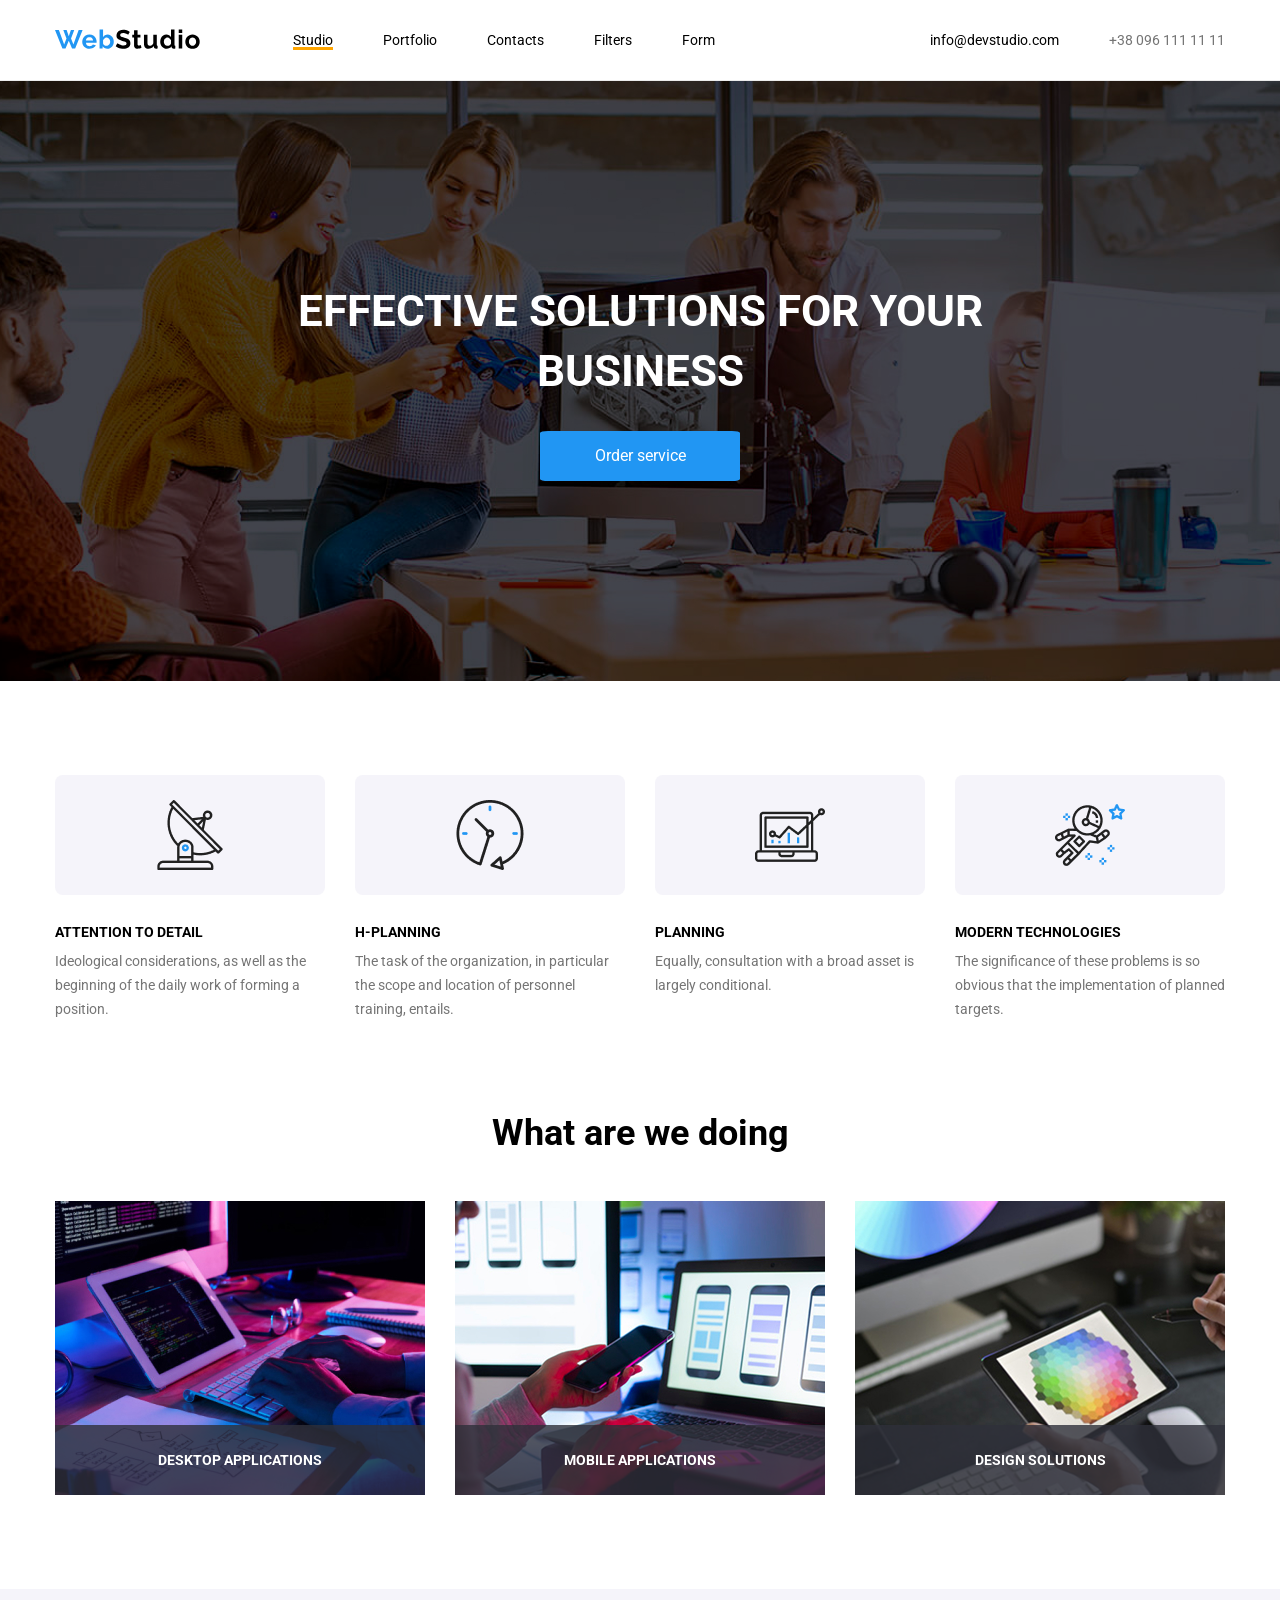
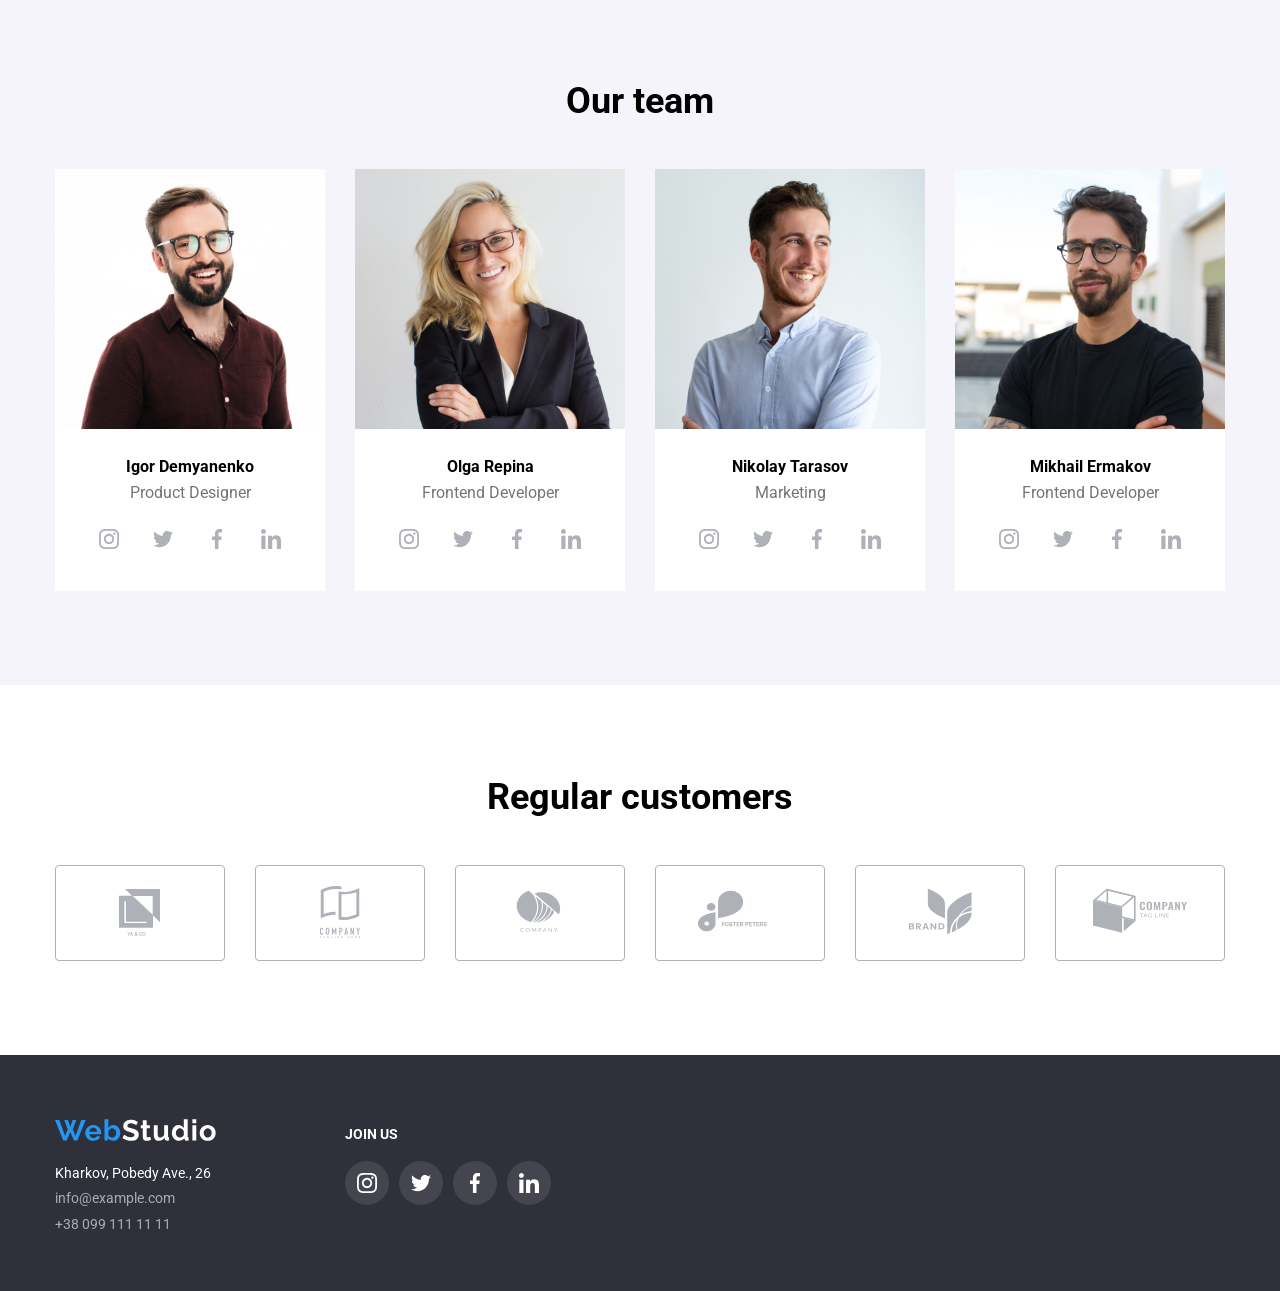
==== commit 5d3ff22f: "Forma added" ====
--- a/index.html
+++ b/index.html
@@ -33,6 +33,7 @@
                             </li>
                         </ul>
                     </li>
+                    <li class="header-nav-item"><a href="form.html" class="header-link">Form</a></li>
                 </ul>
                 <div class="contacts">
                     <a href="#" class="gmail">info@devstudio.com</a>
--- a/css/styles.css
+++ b/css/styles.css
@@ -55,6 +55,9 @@
     --card-border: #EEEEEE;
     --title-text: #212121;
     --socials-color: #AFB1B8;
+    --form-color: #325480;
+    --dark-grey-color: #7c7c7c;
+    --forma-grey-color: #e9e9e9;
 }
 
 /* HEADER */
@@ -95,23 +98,35 @@
     position: absolute;
     top: 100%;
     left: 0;
-    display: none;
+    opacity: 0;
+    visibility: hidden;
     padding-top: 34px;
+    transition: 0.5s;
 }
 .header-nav-item:hover > ul{
-    display: block;
+    opacity: 1;
+    visibility: visible;
+    transform-origin: center;
+    transform: rotateY(2turn) skew(10deg);
+    transition: 0.5s;
 }
 .pop-up{
     position: relative;
 }
 .pop-up:hover > .pop-up-list{
-    display: block;
+    opacity: 1;
+    visibility: visible;
+    transform-origin: right;
+    transform: rotateX(2turn);
+    transition: 0.5s;
 }
 .pop-up-list {
     position: absolute;
     top: 0;
     right: 101%;
-    display: none;
+    opacity: 0;
+    visibility: hidden;
+    transition: 0.5s;
 }
 .contacts {
     font-size: 0;
@@ -349,9 +364,7 @@
 }
 .social-item a:hover{
     background: var(--blue-color);
-}
-.social-item a:hover .item{
-    color: var(--white-color);
+    --socials-color: #fff;
 }
 .item{
     width: 20px;
@@ -368,16 +381,14 @@
 
 /* REGULAR CUSTOMERS */
 .customers-container{
-    padding: 94px 0;
-    display: flex;
-    flex-direction: column;
-    justify-content: center;
+    padding: 94px 15px;
     align-items: center;
 }
 .customers-title{
     font-size: 36px;
     font-weight: bold;
     margin-bottom: 50px;
+    text-align: center;
 }
 .customers-socials{
     margin-top: 16px;
@@ -388,23 +399,20 @@
     gap: 30px;
 }
 .customers-social-item{
-    display: flex;
-    align-items: center;
-    justify-content: center;
+    flex: 1 1 16%;
 }
 .customers-social-item a{
-    display: flex;
-    align-items: center;
-    justify-content: center;
+    display: block;
+    text-align: center;
     border: solid 1px var(--socials-color);
     border-radius: 4px;
-    padding: 16px 32px;
+    padding: 16px;
+    transition: 0.5s;
 }
 .customers-social-item a:hover{
-    border: solid 1px var(--blue-color);
-}
-.customers-social-item a:hover .customers-item{
-    color: var(--blue-color);
+    --socials-color: #2196f3;
+    transform: scale(1.1);
+    transition: 0.5s;
 }
 .customers-item{
     width: 106px;
@@ -467,9 +475,12 @@
     border-radius: 24px;
     background: var(--white-color);
     background: rgba(255, 255, 255, 0.1);
+    transition: 0.8s;
 }
 .footer-social-item a:hover{
     background: var(--blue-color);
+    transform: scale(1.1) rotate(1turn);
+    transition: 0.8s;
 }
 .footer-social-item a:hover .item{
     color: var(--white-color);
@@ -482,6 +493,67 @@
 }
 
 /* PORTFOLIO PAGE */
+
+/* MENU */
+
+.menu-inactive {
+    position: fixed;
+    background: var(--card-border);
+    width: 60px;
+    height: 100%;
+    top: 0;
+    left: 0;
+    display: flex;
+    align-items: center;
+    justify-content: flex-start;
+    padding: 0;
+    overflow: hidden;
+    transition: 0.3s;
+    padding-left: 5.5px;
+    z-index: 10;
+}
+.menu-inactive:hover {
+    width: 200px;
+    transition: 0.3s;
+}
+.menu-inactive:hover svg{
+    color: var(--blue-color);
+}
+.menu-links {
+    width: 49px;
+    height: 49px;
+    margin-top: 20px;
+}
+.menu-links a{
+    display: flex;
+    align-items: center;
+    font-size: 18px;
+}
+.menu-links a:hover {
+    color: var(--blue-color);
+}
+.menu-links p{
+    min-width: 0;
+}
+.menu-links:nth-child(1){
+    margin-top: 0;
+}
+.menu-link {
+    width: 49px;
+    height: 49px;
+    flex-shrink: 0;
+    margin-right: 10px;
+    color: var(--grey-color);
+    transition: color 0.3s;
+}
+.wrapper{
+    margin: 0 auto;
+    transition: 0.3s;
+}
+aside:hover+.wrapper{
+    padding-left: 100px;
+    transition: 0.3s;
+}
 
 /* PROJECTS */
 .portfolio-projects {
@@ -503,10 +575,13 @@
     line-height: 26px;
     font-weight: 500;
     border-radius: 4px;
+    transition: 0.5s;
 }
 .filter-button:hover{
     background: var(--blue-color);
     color: var(--white-color);
+    transform: rotate(1turn) scalex(1.1) skewX(5deg) skewY(5deg);
+    transition: 0.5s;
 }
 .project-cards {
     display: flex;
@@ -519,6 +594,7 @@
 }
 .project-img:hover div .description{
     opacity: 1;
+    transform: scale(0.5);
 }
 .title-img{
     position: relative;
@@ -539,7 +615,8 @@
     display: flex;
     align-items: center;
     opacity: 0;
-    transition: 0.3s;
+    scale: 2;
+    transition: 0.8s;
 }
 .project-img img{
     width: 100%;
@@ -561,4 +638,214 @@
     line-height: 30px;
     font-size: 16px;
     color: var(--grey-color);
+}
+
+/* SWITCH */
+.forma-walpers{
+    background: linear-gradient(rgba(0, 0, 0, 0.45), rgba(0, 0, 0, 0.45)), url("../images/form-bg.jpg") no-repeat 50%/cover;
+}
+.forma{
+    display: flex;
+    align-items: center;
+    justify-content: center;
+    width: 496px;
+    height: 100vh;
+    margin-left: auto;
+    background: rgb(233, 233, 233, 0.45);
+}
+.contain{
+    width: 340px;
+}
+.switch {
+    display: inline-block;
+    margin-bottom: 75px;
+}
+label{
+    cursor: pointer;
+}
+.switch-input {
+    position: absolute;
+    z-index: -1;
+    opacity: 0;
+    width: 0;
+    height: 0;
+}
+.switch-label {
+    display: inline-flex;
+    position: relative;
+    width: 340px;
+    height: 36px;
+    border-radius: 30px;
+    border: 1px solid var(--form-color);
+}
+.switch-label span{
+    position: relative;
+    color: var(--white-color);
+    font-size: 12px;
+    flex: 1 1 50%;
+    display: flex;
+    justify-content: center;
+    align-items: center;
+    z-index: 10;
+}
+.switch-label::before{
+    content: "";
+    position: absolute;
+    top: 1px;
+    left: 2px;
+    width: 164px;
+    height: 32px;
+    background: var(--form-color);
+    border-radius: 30px;
+    transition: all 0.3s linear;
+}
+.switch-input:checked+.switch-label::before{
+    left: calc(100% - 2px);
+    transform: translateX(-100%);
+}
+.log-in h2{
+    font-size: 30px;
+    font-weight: 400;
+    margin-bottom: 30px;
+    display: flex;
+    justify-content: center;
+    color: var(--white-color);
+}
+.e-mail, .password{
+    display: inline-block;
+    width: 100%;
+    background: var(--dark-grey-color);
+    border: none;
+    height: 44px;
+    border-radius: 30px;
+    padding-left: 15px;
+}
+.e-mail::placeholder, .password::placeholder{
+    color: var(--white-color);
+    font-size: 12px;
+}
+.password{
+    margin-top: 15px;
+}
+.remember-checkbox{
+    position: relative;
+    width: 100%;
+    margin-top: 20px;
+}
+.remember-checkbox input{
+    position: absolute;
+    z-index: -1;
+    opacity: 0;
+    width: 0;
+    height: 0;
+}
+.remember-checkbox label{
+    display: inline-block;
+    padding-left: 20px;
+    position: relative;
+    color: var(--form-color);
+    font-size: 12px;
+}
+.remember-checkbox label::before{
+    content: "";
+    position: absolute;
+    top: -4px;
+    left: 0;
+    width: 15px;
+    height: 15px;
+    border-radius: 2px;
+    border: 1px solid var(--form-color);
+}
+.remember-checkbox label::after{
+    content: "";
+    position: absolute;
+    top: -4px;
+    left: 5px;
+    width: 6px;
+    height: 13px;
+    border-bottom: 1px solid var(--form-color);
+    border-right: 1px solid var(--form-color);
+    transform: rotate(28deg);
+    opacity: 0;
+}
+.remember-checkbox input:checked+label::before{
+    background: var(--white-color);
+}
+.remember-checkbox input:checked+label::after{
+    opacity: 1;
+}
+.forgot-password{
+    position: absolute;
+    right: 0;
+    font-size: 12px;
+    color: var(--white-color);
+    text-decoration: underline;
+    transition: 0.3s;
+}
+.forma-btn{
+    width: 100%;
+    height: 44px;
+    border-radius: 30px;
+    background: var(--form-color);
+    margin-top: 30px;
+    color: var(--white-color);
+    transition: 0.3s;
+}
+.forma-btn:hover{
+    background: var(--white-color);
+    color: var(--form-color);
+    transition: 0.3s;
+    font-weight: 900;
+}
+.forma-question{
+    display: flex;
+    justify-content: center;
+    margin-top: 35px;
+    gap: 33px;
+}
+.create-account, .registration, .forma-or-log{
+    font-size: 12px;
+    font-weight: 400;
+}
+.create-account, .forma-or-log{
+    color: var(--form-color);
+}
+.registration{
+    color: var(--white-color);
+    text-decoration: underline;
+    transition: 0.3s;
+}
+.forma-or-log{
+    margin-top: 35px;
+    display: flex;
+    justify-content: center;
+}
+.forma-socials {
+    margin-top: 24px;
+    display: flex;
+    justify-content: center;
+}
+.forma-socials ul{
+    display: flex;
+    gap: 9px;
+}
+.form-social-item {
+    display: flex;
+    width: 20px;
+    height: 20px;
+}
+.form-social-item a{
+    display: flex;
+    color: var(--form-color);
+    transition: 0.3s;
+}
+.form-social-item a:hover{
+    color: var(--white-color);
+    transition: 0.3s;
+}
+.form-item {
+    height: 20px;
+    width: 20px;
+    flex-shrink: 0;
+    overflow: visible;
 }
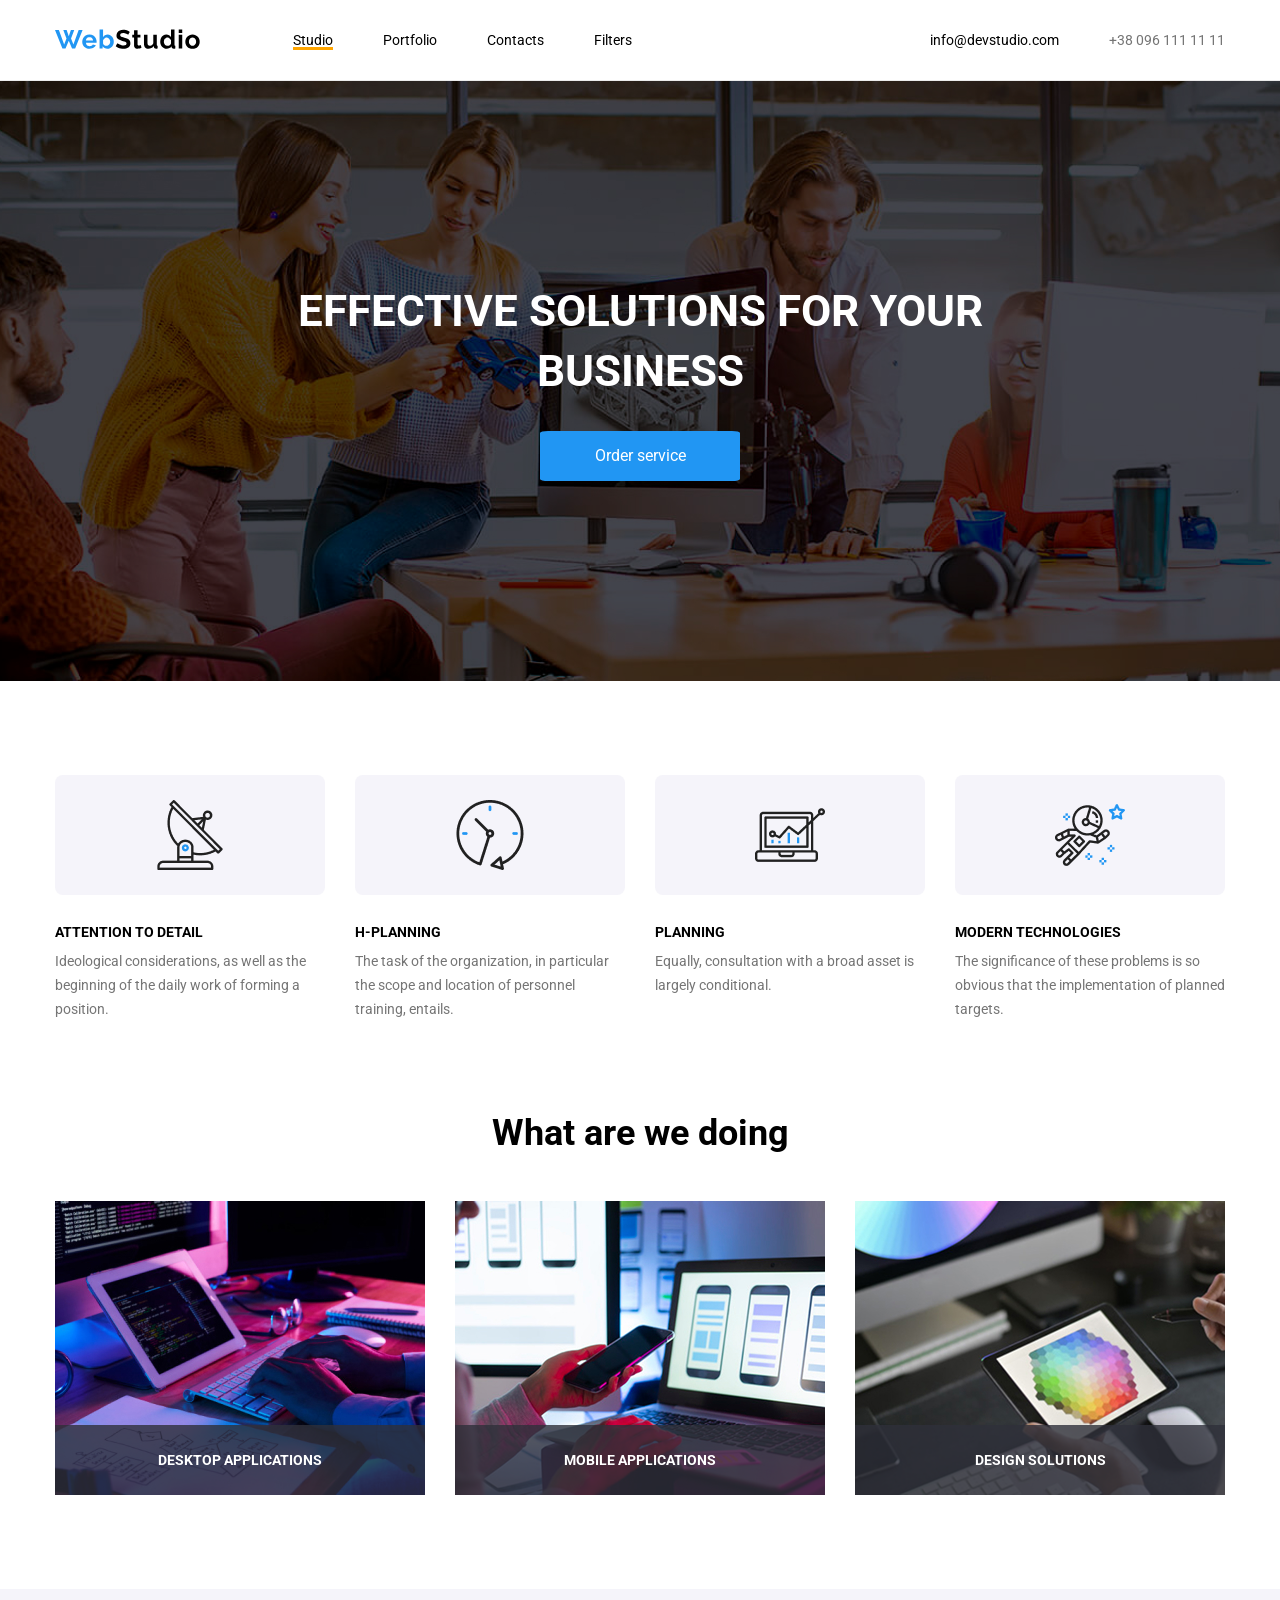
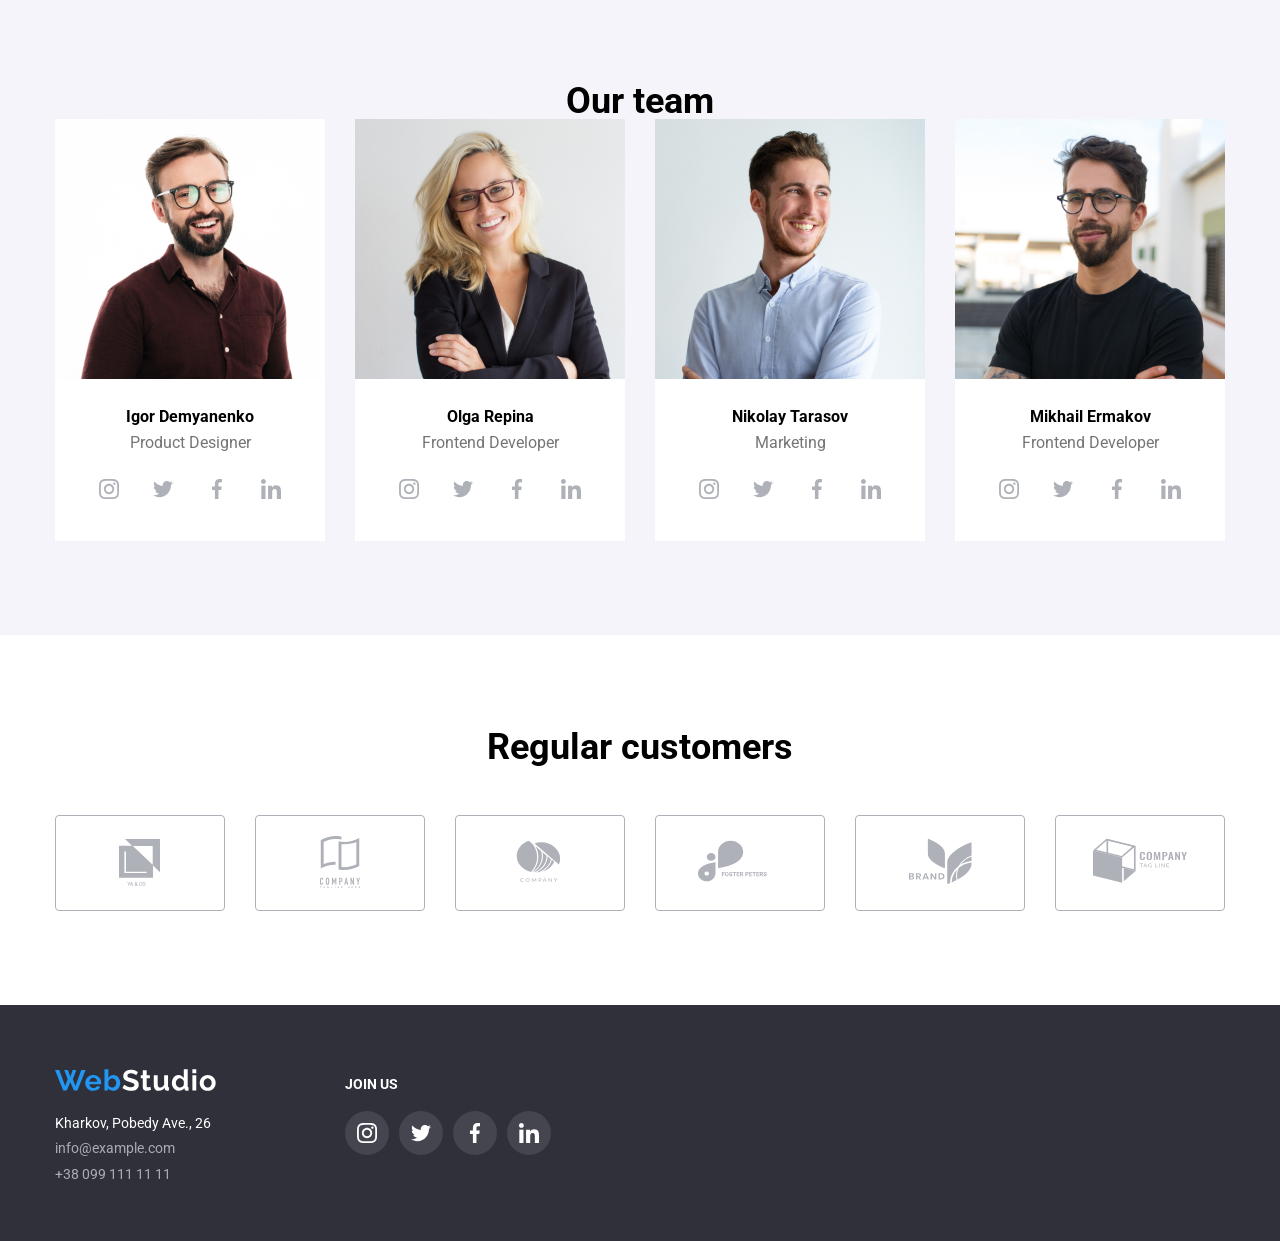
==== commit 5a257c60: "Adaptive" ====
--- a/index.html
+++ b/index.html
@@ -33,11 +33,13 @@
                             </li>
                         </ul>
                     </li>
-                    <li class="header-nav-item"><a href="form.html" class="header-link">Form</a></li>
                 </ul>
                 <div class="contacts">
                     <a href="#" class="gmail">info@devstudio.com</a>
                     <p class="phone">+38 096 111 11 11</p>
+                </div>
+                <div class="header-burger">
+                    <span></span>
                 </div>
             </div>
         </div>
@@ -99,7 +101,7 @@
                 <h2 class="team-title">Our team</h2>
                 <div class="team-cards">
                     <article class="team-card">
-                        <img src="images/team-img-1.jpg" alt="people photo" class="team-card-img" width="270" height="260">
+                        <img src="images/team-img-1.jpg" alt="people photo" class="team-card-img">
                         <div class="name-profession">
                             <h3 class="name">Igor Demyanenko</h3>
                             <p class="profession">Product Designer</p>
@@ -138,7 +140,7 @@
                         </div>
                     </article>
                     <article class="team-card">
-                        <img src="images/team-img-2.jpg" alt="people photo" class="team-card-img" width="270" height="260">
+                        <img src="images/team-img-2.jpg" alt="people photo" class="team-card-img">
                         <div class="name-profession">
                             <h3 class="name">Olga Repina</h3>
                             <p class="profession">Frontend Developer</p>
@@ -177,7 +179,7 @@
                         </div>
                     </article>
                     <article class="team-card">
-                        <img src="images/team-img-3.jpg" alt="people photo" class="team-card-img" width="270" height="260">
+                        <img src="images/team-img-3.jpg" alt="people photo" class="team-card-img">
                         <div class="name-profession">
                             <h3 class="name">Nikolay Tarasov</h3>
                             <p class="profession">Marketing</p>
@@ -216,7 +218,7 @@
                         </div>
                     </article>
                     <article class="team-card">
-                        <img src="images/team-img-4.jpg" alt="people photo" class="team-card-img" width="270" height="260">
+                        <img src="images/team-img-4.jpg" alt="people photo" class="team-card-img">
                         <div class="name-profession">
                             <h3 class="name">Mikhail Ermakov</h3>
                             <p class="profession">Frontend Developer</p>
--- a/css/styles.css
+++ b/css/styles.css
@@ -37,9 +37,8 @@
     font-family: "Roboto", sans-serif;
     font-size: 14px;
 }
-
 .container{
-    width: 1200px;
+    max-width: 1200px;
     padding: 0 15px;
     margin: 0 auto;
 }
@@ -71,6 +70,10 @@
     display: flex;
     align-items: center;
 }
+.header-logo img{
+    width: 145px;
+    height: 31px;
+}
 .header-nav {
     display: flex;
     margin-left: 93px;
@@ -107,7 +110,7 @@
     opacity: 1;
     visibility: visible;
     transform-origin: center;
-    transform: rotateY(2turn) skew(10deg);
+    transform: rotateY(2turn) skew(-10deg);
     transition: 0.5s;
 }
 .pop-up{
@@ -152,6 +155,9 @@
 .header-link.active{
     text-decoration: underline orange 3px;
 }
+.header-burger{
+    display: none;
+}
 
 /* HERO */
 
@@ -267,7 +273,7 @@
 .doing-photo {
     height: 294px;
     position: relative;
-    
+    flex: 1 1 30%;
 }
 .doing-photo-desc{
     position: absolute;
@@ -310,10 +316,12 @@
 .team-title {
     font-size: 36px;
     font-weight: bold;
-    margin-bottom: 50px;
 }
 .team-cards {
     display: flex;
+    flex-wrap: wrap;
+    align-items: center;
+    justify-content: center;
     font-size: 0;
     gap: 30px;
 }
@@ -516,8 +524,9 @@
     width: 200px;
     transition: 0.3s;
 }
-.menu-inactive:hover svg{
+.menu-links a:hover svg{
     color: var(--blue-color);
+    transition: 0.3s;
 }
 .menu-links {
     width: 49px;
@@ -641,23 +650,27 @@
 }
 
 /* SWITCH */
+.body-form{
+    overflow: hidden;
+}
 .forma-walpers{
     background: linear-gradient(rgba(0, 0, 0, 0.45), rgba(0, 0, 0, 0.45)), url("../images/form-bg.jpg") no-repeat 50%/cover;
 }
 .forma{
     display: flex;
-    align-items: center;
-    justify-content: center;
+    flex-flow: column;
     width: 496px;
     height: 100vh;
     margin-left: auto;
     background: rgb(233, 233, 233, 0.45);
+    overflow: auto;
 }
 .contain{
     width: 340px;
+    padding: 60px 0;
+    margin: auto;
 }
 .switch {
-    display: inline-block;
     margin-bottom: 75px;
 }
 label{
@@ -671,9 +684,8 @@
     height: 0;
 }
 .switch-label {
-    display: inline-flex;
-    position: relative;
-    width: 340px;
+    display: flex;
+    position: relative;
     height: 36px;
     border-radius: 30px;
     border: 1px solid var(--form-color);
@@ -692,16 +704,15 @@
     content: "";
     position: absolute;
     top: 1px;
-    left: 2px;
-    width: 164px;
-    height: 32px;
+    left: 1px;
+    width: 50%;
+    bottom: 1px;
     background: var(--form-color);
     border-radius: 30px;
     transition: all 0.3s linear;
 }
 .switch-input:checked+.switch-label::before{
-    left: calc(100% - 2px);
-    transform: translateX(-100%);
+    transform: translateX(calc(100% - 2px));
 }
 .log-in h2{
     font-size: 30px;
@@ -716,9 +727,8 @@
     width: 100%;
     background: var(--dark-grey-color);
     border: none;
-    height: 44px;
     border-radius: 30px;
-    padding-left: 15px;
+    padding: 15px 15px 14px;
 }
 .e-mail::placeholder, .password::placeholder{
     color: var(--white-color);
@@ -829,11 +839,6 @@
     display: flex;
     gap: 9px;
 }
-.form-social-item {
-    display: flex;
-    width: 20px;
-    height: 20px;
-}
 .form-social-item a{
     display: flex;
     color: var(--form-color);
@@ -848,4 +853,279 @@
     width: 20px;
     flex-shrink: 0;
     overflow: visible;
+}
+
+/* ADAPTATION */
+
+/* HEADER */
+@media (max-width: 1024px){}
+
+@media (max-width: 940px){
+    .header {
+    padding: 18px 0 19px;
+    }
+    .contacts {
+        display: none;
+    }
+    .header-nav {
+    display: flex;
+    margin-left: auto;
+    gap: 50px;
+    }
+    .header-nav > li > ul{
+    left: -100px;
+    }
+}
+
+@media (max-width: 768px){
+    .header-logo img{
+    width: 108px;
+    height: 23px;
+    }
+    .header-nav {
+    gap: 35px;
+    }
+}
+
+@media (max-width: 600px){
+    .header-nav{
+    display: none;
+    }
+    .header-burger{
+        display: block;
+        width: 24px;
+        height: 16px;
+        margin-left: auto;
+        position: relative;
+        cursor: pointer;
+    }
+    .header-burger::before,
+    .header-burger::after,
+    .header-burger span{
+        content: "";
+        position: absolute;
+        top: 0;
+        left: 0;
+        right: 0;
+        height: 3px;
+        background: var(--orange-color);
+        width: 100%;
+        margin: 0 auto;
+    }
+    .header-burger::after{
+        top: auto;
+        bottom: 0;
+    }
+    .header-burger span{
+        top: 50%;
+        transform: translateY(-50%);
+    }
+}
+
+/* HERO */
+
+@media (max-width: 768px){
+    .hero-title {
+    font-size: 36px;
+    max-width: 500px;
+    }
+    .hero-container{
+        min-height: 500px;
+    }
+}
+
+@media (max-width: 600px){
+    .hero-title {
+    font-size: 30px;
+    max-width: 320px;
+    }
+    .hero {
+    background: url("../images/hero-img.jpg") no-repeat 50%/cover;
+    }
+    .hero-container{
+        min-height: 400px;
+    }
+}
+
+/* INFO */
+
+@media (max-width: 768px){
+    .info {
+    padding-top: 60px;
+    }
+    .info-cards{
+        flex-flow: wrap;
+    }
+}
+
+@media (max-width: 600px){
+    .info-card{
+        flex: 1 1 40%;
+    }
+}
+@media (max-width: 480px){
+    .info-card{
+    flex: 1 1 100%;
+    }
+}
+
+/* DOING */
+
+@media (max-width: 940px){
+    .doing-title{
+        margin-bottom: 37px;
+    }
+}
+
+@media (max-width: 768px){
+    .doing {
+    padding: 60px 0;
+    }
+    .doing-title {
+    font-size: 28px;
+    }
+    .doing-photoes{
+        flex-flow: wrap;
+    }
+    .doing-photo{
+        flex: 1 1 45%;
+    }
+}
+
+@media (max-width: 600px){
+    .doing-photo{
+        flex: 1 1 100%;
+    }
+}
+
+/* TEAM */
+
+@media (max-width: 600px){
+    .team {
+    padding: 60px 0;
+    }
+    .team-title {
+    font-size: 28px;
+    margin-bottom: 30px;
+    }
+    .team-card {
+        width: 450px;
+        height: 622px;
+    }
+    .team-card-img{
+        height: 460px;
+    }
+}
+
+@media (max-width: 480px){
+    .team-card {
+        width: 290px;
+        height: 458px;
+    }
+    .team-card-img{
+        height: 296px;
+    }
+}
+
+/* CUSTOMERS */
+
+@media (max-width: 1024px){
+    .customers-container{
+    padding: 60px 15px;
+    }
+    .customers-title{
+    font-size: 28px;
+    margin-bottom: 30px;
+    }
+    .customers-socials ul{
+    flex-flow: wrap;
+    gap: 15px;
+    }
+    .customers-social-item{
+    flex: 1 1 25%;
+    }
+}
+
+/* FOOTER */
+
+@media (max-width: 600px){
+    .footer-socials{
+    display: none;
+    }
+    .footer-box{
+    display: flex;
+    align-items: center;
+    justify-content: center;
+    }
+    .footer-info {
+    text-align: center;
+    }
+}
+
+/* PORTFOLIO PAGE */
+@media (max-width: 1300px) {
+    .wrapper{
+        margin-top: 40px;
+    }
+    .menu {
+        position: absolute;
+    }
+    .menu-links a p{
+        display: none;
+    }
+    
+    .menu-inactive {
+        width: 100%;
+        height: 40px;
+        background: var(--card-border);
+        display: flex;
+        align-items: center;
+        justify-content: center;
+    }
+    
+    .menu-inactive:hover {
+        width: 100%;
+    }
+    
+    .menu-inactive ul {
+        display: flex;
+        gap: 50px;
+        margin: 0;
+    }
+    
+    .menu-links {
+        width: auto;
+        height: auto;
+        margin-top: 0;
+    }
+    
+    .menu-link {
+        width: 24px;
+        height: 24px;
+    }
+    aside:hover + .wrapper {
+        padding-left: 0;
+    }
+}
+@media (max-width: 940px){
+    .portfolio-projects {
+    margin: 60px 0;
+    }
+    .project-card {
+    flex: 1 1 40%;
+    }
+    .filters {
+        flex-flow: wrap;
+    }
+}
+@media (max-width: 600px){
+    .menu-inactive{
+        display: none;
+    }
+    .wrapper{
+        margin-top: 0px;
+    }
+    .project-card {
+    flex: 1 1 90%;
+    }
 }
